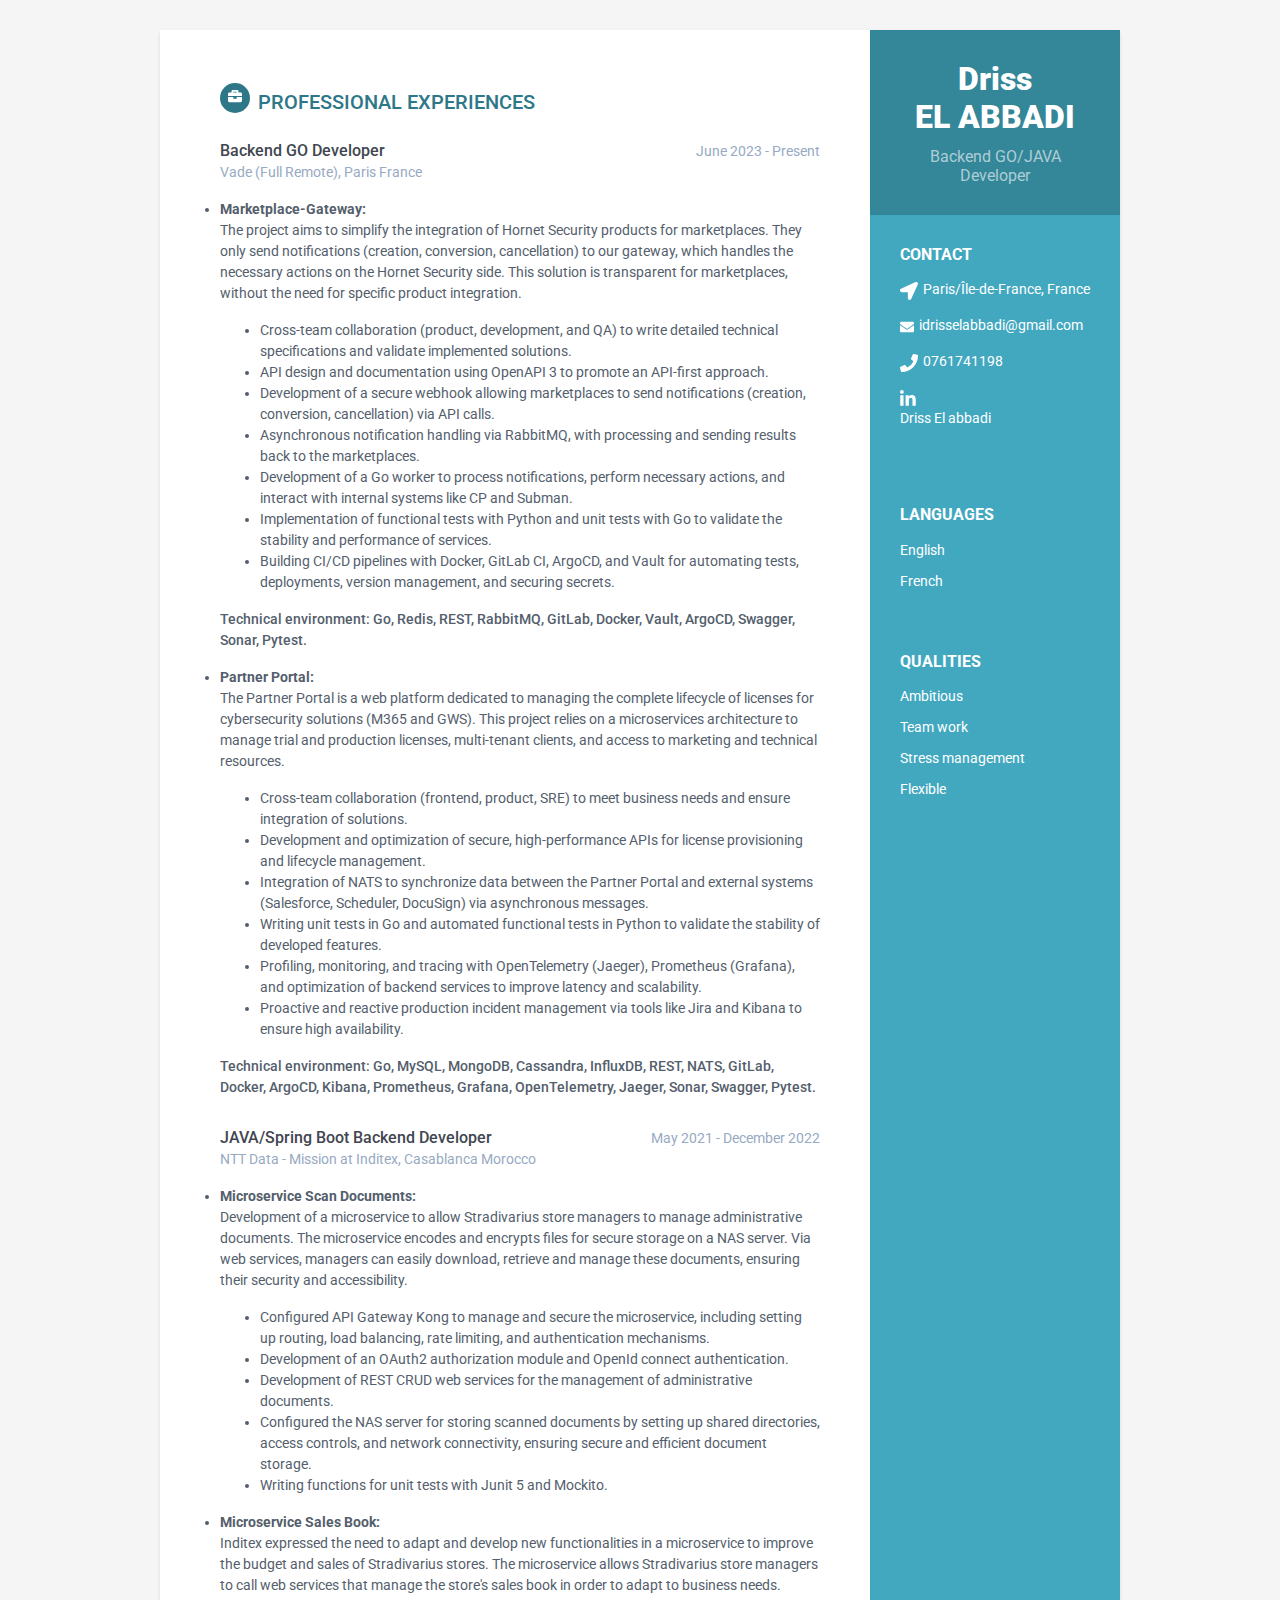
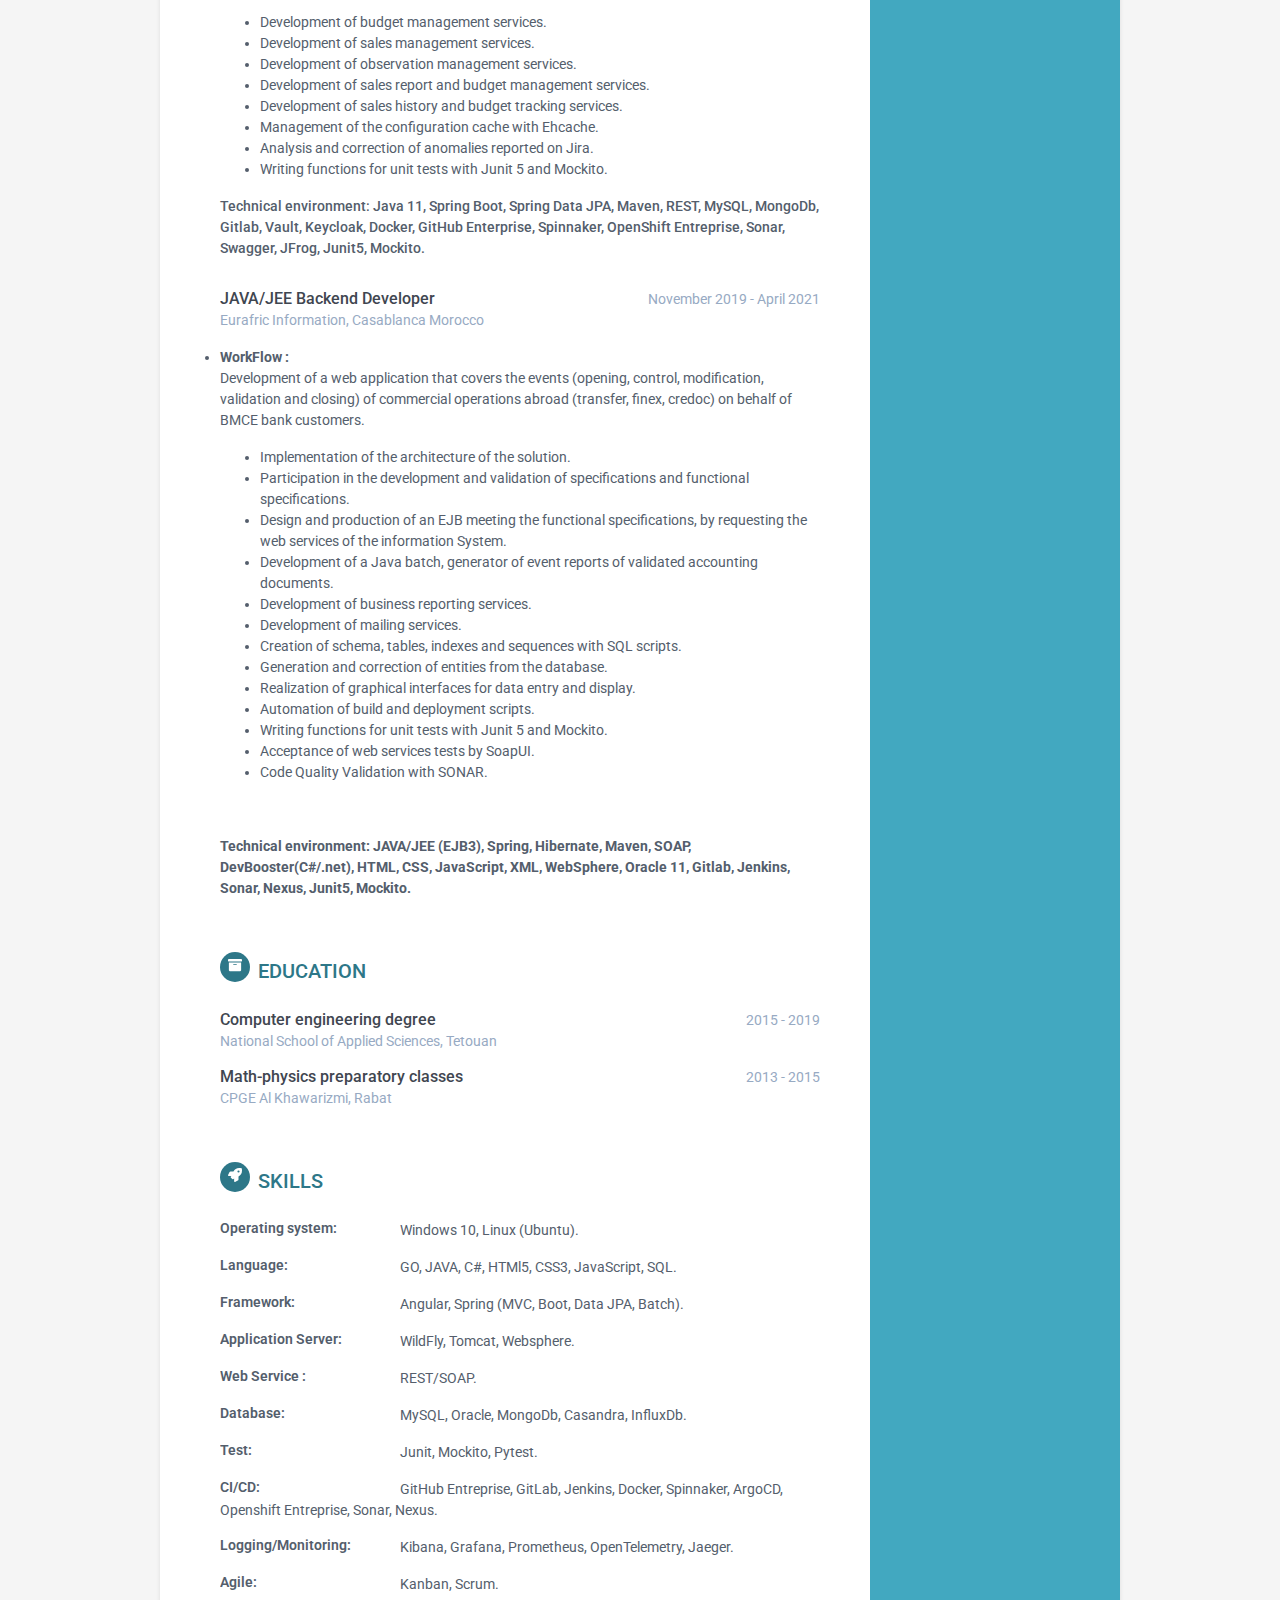
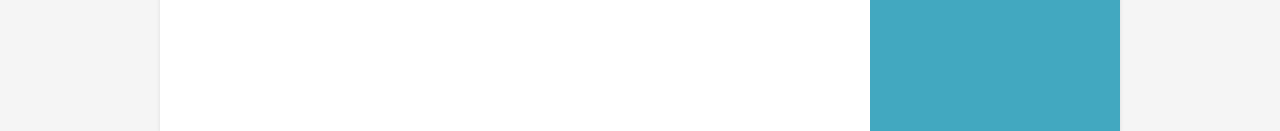
==== index.html @ 9a7b9bdf "v233" ====
<!DOCTYPE html>
<html lang="en">

<head>
    <title>Idriss EL ABBADI</title>

    <!-- Meta -->
    <meta charset="utf-8">
    <meta http-equiv="X-UA-Compatible" content="IE=edge">
    <meta name="viewport" content="width=device-width, initial-scale=1.0">
    <meta name="description" content="Responsive HTML5 Resume/CV Template for Developers">
    <meta name="author" content="Xiaoying Riley at 3rd Wave Media">
    <link rel="shortcut icon" href="favicon.ico">
    <!-- Google Font -->
    <link
        href='https://fonts.googleapis.com/css?family=Roboto:400,500,400italic,300italic,300,500italic,700,700italic,900,900italic'
        rel='stylesheet' type='text/css'>
    <!-- FontAwesome JS-->
    <script defer src="assets/fontawesome/js/all.min.js"></script>
    <!-- Global CSS -->
    <link rel="stylesheet" href="assets/plugins/bootstrap/css/bootstrap.min.css">
    <!-- Theme CSS -->
    <link id="theme-style" rel="stylesheet" href="assets/css/orbit-1.css">
</head>

<body>
    <div class="wrapper">
        <div class="sidebar-wrapper">
            <div class="profile-container">
                <h1 class="name">Driss <br> EL ABBADI</h1>
                <h3 class="tagline">Backend GO/JAVA Developer</h3>
            </div>
            <!--//profile-container-->

            <div class="contact-container container-block">
                <h2 class="container-block-title">Contact</h2>
                <ul class="list-unstyled contact-list">
                    <li><i class="fas fa-location-arrow"></i>Paris/Île-de-France, France</li>
                    <li class="email"><i class="fas fa-envelope"></i>idrisselabbadi@gmail.com</li>

                    <li class="phone"><i class="fas fa-phone"></i>0761741198</li>

                    <li class="linkedin"><i class="fab fa-linkedin-in"></i><a
                            href="https://www.linkedin.com/in/driss-el-abbadi-7b2b52138/">Driss El abbadi</a></li>

                </ul>
            </div>
            <!--//contact-container-->
            
            <div class="languages-container container-block">
                <h2 class="container-block-title">Languages</h2>
                <ul class="list-unstyled interests-list">
                    <li>English <span class="lang-desc"></span></li>
                    <li>French <span class="lang-desc"></span></li>
                </ul>
            </div>

            <div class="languages-container container-block">
                <h2 class="container-block-title">Qualities</h2>
                <ul class="list-unstyled interests-list">
                    <li>Ambitious <span class="lang-desc"></span></li>
                    <li>Team work <span class="lang-desc"></span></li>
                    <li>Stress management <span class="lang-desc"></span></li>
                    <li>Flexible <span class="lang-desc"></span></li>

                </ul>
            </div>
        </div>

        <div class="main-wrapper">
            <section class="section experiences-section">
                <h2 class="section-title"><span class="icon-holder"><i class="fas fa-briefcase"></i></span>PROFESSIONAL EXPERIENCES</h2>

                <div class="item">
                    <div class="meta">
                        <div class="upper-row">
                            <h3 class="job-title">Backend GO Developer</h3>
                            <div class="time">June 2023 - Present</div>
                            
                        </div>
                        <!--//upper-row-->
                        <div class="company">Vade (Full Remote), Paris France</div>
                    </div>
                    <div class="details">
                        <p>
                        <p>
                            <li><b>Marketplace-Gateway:</b></li>
                            The project aims to simplify the integration of Hornet Security products for marketplaces. They only send notifications
                            (creation, conversion, cancellation) to our gateway, which handles the necessary actions on the Hornet Security side.
                            This solution is transparent for marketplaces, without the need for specific product integration.                      
                        </p>

                
                        <ul>
                            <li>
                                Cross-team collaboration (product, development, and QA) to write detailed technical specifications and validate implemented solutions.  
                            </li>
                            <li>
                                API design and documentation using OpenAPI 3 to promote an API-first approach.                            
                            </li>
                            <li>
                                Development of a secure webhook allowing marketplaces to send notifications (creation, conversion, cancellation) via API calls.    
                            </li>
                            <li>
                                Asynchronous notification handling via RabbitMQ, with processing and sending results back to the marketplaces.
                             </li>
                            <li>
                                Development of a Go worker to process notifications, perform necessary actions, and interact with internal systems like CP and Subman.
                            </li>
                            <li>
                                Implementation of functional tests with Python and unit tests with Go to validate the stability and performance of services.
                            </li>
                            <li>
                                Building CI/CD pipelines with Docker, GitLab CI, ArgoCD, and Vault for automating tests, deployments, version management, and securing secrets.    
                            </li>
                        </ul>

                        <p>
                            <div style="font-weight:500;">Technical environment: Go, Redis, REST, RabbitMQ, GitLab, Docker, Vault, ArgoCD, Swagger, Sonar, Pytest.
                            </div>
                        </p>

                        </p>
                        <p>
                        <p>
                            <li><b>Partner Portal:</b></li>
                            The Partner Portal is a web platform dedicated to managing the complete lifecycle of licenses for cybersecurity solutions (M365 and GWS).
                            This project relies on a microservices architecture to manage trial and production licenses, multi-tenant clients, and access to marketing and technical resources.                        </p>

                        <ul>
                            <li>
                                Cross-team collaboration (frontend, product, SRE) to meet business needs and ensure integration of solutions.
                            </li>
                            <li>
                                Development and optimization of secure, high-performance APIs for license provisioning and lifecycle management.
                            </li>
                            <li>
                                Integration of NATS to synchronize data between the Partner Portal and external systems (Salesforce, Scheduler, DocuSign) via asynchronous messages.
                            </li>
                            <li>
                                Writing unit tests in Go and automated functional tests in Python to validate the stability of developed features.
                            </li>
                            <li>
                                Profiling, monitoring, and tracing with OpenTelemetry (Jaeger), Prometheus (Grafana), and optimization of backend services to improve latency and scalability.
                            </li>
                            <li>
                                Proactive and reactive production incident management via tools like Jira and Kibana to ensure high availability.
                            </li>
                        </ul>

                        <p>
                        <p>
                        <div style="font-weight:500;">Technical environment: Go, MySQL, MongoDB, Cassandra, InfluxDB, REST, NATS, GitLab, Docker, ArgoCD, Kibana, Prometheus, Grafana, OpenTelemetry, Jaeger, Sonar, Swagger, Pytest.
                        </div>
                        </p>

                        </p>
                    </div>
                </div>

                <div class="item">
                    <div class="meta">
                        <div class="upper-row">
                            <h3 class="job-title">JAVA/Spring Boot Backend Developer</h3>
                            <div class="time">May 2021 - December 2022</div>
                        </div>
                        <!--//upper-row-->
                        <div class="company">NTT Data - Mission at Inditex, Casablanca Morocco</div>
                    </div>
                    <!--//meta-->
                    <div class="details">
                        <p>
                        <p>
                            <li><b>Microservice Scan Documents:</b></li>
                            Development of a microservice to allow Stradivarius store managers to manage administrative documents.
                            The microservice encodes and encrypts files for secure storage on a NAS server. Via web services,
                            managers can easily download, retrieve and manage these documents, ensuring their security and
                            accessibility.
                        </p>

                        <ul>
                            <li>
                                Configured API Gateway Kong to manage and secure the microservice, including setting up routing,
                                load balancing, rate limiting, and authentication mechanisms.     
                            </li>
                            <li>
                                Development of an OAuth2 authorization module and OpenId connect authentication.
                            </li>
                            <li>
                                Development of REST CRUD web services for the management of administrative documents.
                            </li>
                            <li>
                                Configured the NAS server for storing scanned documents by setting up shared directories, access controls,
                                and network connectivity, ensuring secure and efficient document storage.     
                            </li>
                            <li>
                                Writing functions for unit tests with Junit 5 and Mockito.
                            </li>
                        </ul>

                        </p>
                        <p>
                        <p>
                            <li><b>Microservice Sales Book:</b></li>
                            Inditex expressed the need to adapt and develop new functionalities in a microservice to improve the budget and sales
                            of Stradivarius stores. The microservice allows Stradivarius store managers to call web services that manage the store's
                            sales book in order to adapt to business needs.
                        </p>

                        <ul>
                            <li>
                                Development of budget management services.
                            </li>
                            <li>
                                Development of sales management services.
                            </li>
                            <li>
                                Development of observation management services.
                            </li>
                            <li>
                                Development of sales report and budget management services.
                            </li>
                            <li>
                                Development of sales history and budget tracking services.
                            </li>
                            <li>
                                Management of the configuration cache with Ehcache.
                            </li>
                            <li>
                                Analysis and correction of anomalies reported on Jira.
                            </li>
                            <li>
                                Writing functions for unit tests with Junit 5 and Mockito.
                            </li>
                        </ul>
                        </p>

                        <p>
                        <p>
                        <div style="font-weight:500;">Technical environment: Java 11, Spring Boot, Spring Data JPA, Maven, REST, MySQL,
                            MongoDb, Gitlab, Vault, Keycloak, Docker, GitHub Enterprise, Spinnaker, OpenShift 
                            Entreprise, Sonar, Swagger, JFrog, Junit5, Mockito. </div>
                        </p>

                        </p>
                    </div>
                    <!--//details-->
                </div>
                <div class="item">
                    <div class="meta">
                        <div class="upper-row">
                            
                            <h3 class="job-title">JAVA/JEE Backend Developer</h3>
                            <div class="time">November 2019 - April 2021</div>
                        </div>
                        <!--//upper-row-->
                        <div class="company"> Eurafric Information, Casablanca Morocco</div>
                    </div>
                    <!--//meta-->
                    <div class="details">
                        <p>
                        <p>
                            <li><b>WorkFlow :</b></li>
                            Development of a web application that covers the events (opening, control, modification, validation and closing)
                            of commercial operations abroad (transfer, finex, credoc) on behalf of BMCE bank customers.
                        </p>

                        <ul>
                            <li>
                                Implementation of the architecture of the solution.
                            </li>
                            <li>
                                Participation in the development and validation of specifications and functional specifications.
                            </li>
                            <li>
                                Design and production of an EJB meeting the functional specifications, by requesting the web services of the information System.                            </li>
                            <li>
                                Development of a Java batch, generator of event reports of validated accounting documents.
                            </li>
                            <li>
                                Development of business reporting services.
                            </li>
                            <li>
                                Development of mailing services.
                            </li>
                            <li>
                                Creation of schema, tables, indexes and sequences with SQL scripts.
                            </li>
                            <li>
                                Generation and correction of entities from the database.
                            </li>
                            <li>
                                Realization of graphical interfaces for data entry and display.
                            </li>
                            <li>
                                Automation of build and deployment scripts.
                            </li>
                            <li>
                                Writing functions for unit tests with Junit 5 and Mockito.
                            </li>
                            <li>
                                Acceptance of web services tests by SoapUI.
                            </li>
                            <li>
                                Code Quality Validation with SONAR.
                            </li>
                        </ul>
                        </p><br>
                        <p>
            
                        <p>
                        <b>
                            Technical environment:  JAVA/JEE (EJB3), Spring, Hibernate, Maven, SOAP,
                            DevBooster(C#/.net), HTML, CSS, JavaScript, XML, WebSphere, Oracle 11, Gitlab,
                            Jenkins, Sonar, Nexus, Junit5, Mockito.
                        </b>

                        </p>
                        </p>
                    </div>
                    <!--//details-->
                </div>
            </section>
            <!--//section-->
            <section class="section projects-section">
                <h2 class="section-title"><span class="icon-holder"><i class="fas fa-archive"></i></span>Education</h2>

                <div class="item">
                    <div class="meta">
                        <div class="upper-row">
                            <h3 class="job-title">Computer engineering degree </h3>
                            <div class="time">2015 - 2019</div>
                        </div>
                        <!--//upper-row-->
                        <div class="company">National School of Applied Sciences, Tetouan</div>
                    </div>
                    <!--//meta-->
                    <!--//details-->
                </div>
                <div class="item">
                    <div class="meta">
                        <div class="upper-row">
                            <h3 class="job-title">Math-physics preparatory classes
                            </h3>
                            <div class="time">2013 - 2015</div>
                        </div>
                        <!--//upper-row-->
                        <div class="company">CPGE Al Khawarizmi, Rabat</div>
                    </div>
                    <!--//meta-->
                    <!--//details-->
                </div>

            </section>
            <!--//section-->
            <section class="skills-section section">
                <h2 class="section-title"><span class="icon-holder"><i class="fas fa-rocket"></i></span>SKILLS</h2>
                <div class="skillset">
                    <div class="item">
                        <h3 class="level-title"> Operating system:</h3>
                        <div class="details">
                            <p>
                                Windows 10, Linux (Ubuntu).
                            </p>
                        </div>
                        <h3 class="level-title">Language:</h3>
                        <div class="details">
                            <p>
                                GO, JAVA, C#, HTMl5, CSS3, JavaScript, SQL.
                            </p>
                        </div>
                        <h3 class="level-title"> Framework:</h3>
                        <div class="details">
                            <p>
                                Angular, Spring (MVC, Boot, Data JPA, Batch).
                            </p>
                        </div>
                        <h3 class="level-title">Application Server:</h3>
                        <div class="details">
                            <p>
                                WildFly, Tomcat, Websphere.
                            </p>
                        </div>
                        <h3 class="level-title">Web Service :</h3>
                        <div class="details">
                            <p>
                                REST/SOAP.
                            </p>
                        </div>
                        <h3 class="level-title"> Database:</h3>
                        <div class="details">
                            <p>
                                MySQL, Oracle, MongoDb, Casandra, InfluxDb.
                            </p>
                        </div>

                        <h3 class="level-title"> Test:</h3>
                        <div class="details">
                            <p>
                                Junit, Mockito, Pytest.
                            </p>
                        </div>

                        <h3 class="level-title"> CI/CD: </h3>
                        <div class="details">
                            <p>
                                GitHub Entreprise, GitLab, Jenkins, Docker, Spinnaker, ArgoCD, Openshift Entreprise,
                                Sonar, Nexus.
                            </p>
                        </div>

                        <h3 class="level-title"> Logging/Monitoring: </h3>
                        <div class="details">
                            <p>
                                Kibana, Grafana, Prometheus, OpenTelemetry, Jaeger.
                            </p>
                        </div>

                        <h3 class="level-title"> Agile: </h3>
                        <div class="details">
                            <p>
                                Kanban, Scrum.
                            </p>
                        </div>
                    </div>
                </div>
            </section>
            <!--//skills-section-->
        </div>
        <!--//main-body-->
    </div>
</body>

</html>
---- assets/css/orbit-1.css ----
/*! 
 * Template Name: Orbit - Bootstrap 4 Resume/CV Template for Developers
 * Version: 2.2
 * Author: Xiaoying Riley
 * Copyright: 3rd Wave Media
 * Twitter: @3rdwave_themes
 * Website: http://themes.3rdwavemedia.com/
*/
body {
  font-family: 'Roboto', sans-serif;
  color: #545E6C;
  background: #f5f5f5;
  font-size: 14px;
  -webkit-font-smoothing: antialiased;
  -moz-osx-font-smoothing: grayscale;
}

h1, h2, h3, h4, h5, h6 {
  font-weight: 600;
}

a {
  color: #2d7788;
}

a:hover {
  text-decoration: underline;
  color: #1a454f;
  -webkit-transition: all 0.4s ease-in-out;
  -moz-transition: all 0.4s ease-in-out;
  -ms-transition: all 0.4s ease-in-out;
  -o-transition: all 0.4s ease-in-out;
}

a:focus {
  text-decoration: none;
}
li a { display: block; }
p {
  line-height: 1.5;
}

img {
  max-width: 100%;
  max-height: 100%;
}
.marquee ul li a{
    display: inline-block; 
    height: 80%;
}

.marquee ul li a img {
  max-height: 100%;
}

.wrapper {
  background: #42A8C0;
  max-width: 960px;
  margin: 0 auto;
  margin-top: 30px;
  position: relative;
  -webkit-box-shadow: 0px 2px 4px rgba(0, 0, 0, 0.1);
  -moz-box-shadow: 0px 2px 4px rgba(0, 0, 0, 0.1);
  box-shadow: 0px 2px 4px rgba(0, 0, 0, 0.1);
}

.sidebar-wrapper {
  background: #42A8C0;
  position: absolute;
  right: 0;
  width: 250px;
  height: 100%;
  min-height: 800px;
  color: #fff;
}

.sidebar-wrapper a {
  color: #fff;
}

.sidebar-wrapper .profile-container {
  padding: 30px;
  background: rgba(0, 0, 0, 0.2);
  text-align: center;
  color: #fff;
}

.sidebar-wrapper .name {
  font-size: 32px;
  font-weight: 900;
  margin-top: 0;
  margin-bottom: 10px;
}

.sidebar-wrapper .tagline {
  color: rgba(255, 255, 255, 0.6);
  font-size: 16px;
  font-weight: 400;
  margin-top: 0;
  margin-bottom: 0;
}

.sidebar-wrapper .profile {
  margin-bottom: 15px;
}

.sidebar-wrapper .contact-list .svg-inline--fa {
  margin-right: 5px;
  font-size: 18px;
  vertical-align: middle;
}

.sidebar-wrapper .contact-list li {
  margin-bottom: 15px;
}

.sidebar-wrapper .contact-list li:last-child {
  margin-bottom: 0;
}

.sidebar-wrapper .contact-list .email .svg-inline--fa {
  font-size: 14px;
}

.sidebar-wrapper .container-block {
  padding: 30px;
}

.sidebar-wrapper .container-block-title {
  text-transform: uppercase;
  font-size: 16px;
  font-weight: 700;
  margin-top: 0;
  margin-bottom: 15px;
}

.sidebar-wrapper .degree {
  font-size: 14px;
  margin-top: 0;
  margin-bottom: 5px;
}

.sidebar-wrapper .education-container .item {
  margin-bottom: 15px;
}

.sidebar-wrapper .education-container .item:last-child {
  margin-bottom: 0;
}

.sidebar-wrapper .education-container .meta {
  color: rgba(255, 255, 255, 0.6);
  font-weight: 500;
  margin-bottom: 0px;
  margin-top: 0;
  font-size: 14px;
}

.sidebar-wrapper .education-container .time {
  color: rgba(255, 255, 255, 0.6);
  font-weight: 500;
  margin-bottom: 0px;
}

.sidebar-wrapper .languages-container .lang-desc {
  color: rgba(255, 255, 255, 0.6);
}

.sidebar-wrapper .languages-list {
  margin-bottom: 0;
}

.sidebar-wrapper .languages-list li {
  margin-bottom: 10px;
}

.sidebar-wrapper .languages-list li:last-child {
  margin-bottom: 0;
}

.sidebar-wrapper .interests-list {
  margin-bottom: 0;
}

.sidebar-wrapper .interests-list li {
  margin-bottom: 10px;
}

.sidebar-wrapper .interests-list li:last-child {
  margin-bottom: 0;
}

.main-wrapper {
  background: #fff;
  padding: 60px;
  padding-right: 300px;
}

.main-wrapper .section-title {
  text-transform: uppercase;
  font-size: 20px;
  font-weight: 500;
  color: #2d7788;
  position: relative;
  margin-top: 0;
  margin-bottom: 20px;
}

.main-wrapper .section-title .icon-holder {
  width: 30px;
  height: 30px;
  margin-right: 8px;
  display: inline-block;
  color: #fff;
  -webkit-border-radius: 50%;
  -moz-border-radius: 50%;
  -ms-border-radius: 50%;
  -o-border-radius: 50%;
  border-radius: 50%;
  -moz-background-clip: padding;
  -webkit-background-clip: padding-box;
  background-clip: padding-box;
  background: #2d7788;
  text-align: center;
  font-size: 16px;
  position: relative;
  top: -8px;
}

.main-wrapper .section-title .icon-holder .svg-inline--fa {
  font-size: 14px;
  margin-top: 6px;
}

.main-wrapper .section {
  margin-bottom: 60px;
}

.main-wrapper .experiences-section .item {
  margin-bottom: 30px;
}

.main-wrapper .upper-row {
  position: relative;
  overflow: hidden;
  margin-bottom: 2px;
}

.main-wrapper .job-title {
  color: #3F4650;
  font-size: 16px;
  margin-top: 0;
  margin-bottom: 0;
  font-weight: 500;
}

.main-wrapper .time {
  position: absolute;
  right: 0;
  top: 0;
  color: #97AAC3;
}

.main-wrapper .company {
  margin-bottom: 10px;
  color: #97AAC3;
}

.main-wrapper .project-title {
  font-size: 16px;
  font-weight: 400;
  margin-top: 0;
  margin-bottom: 5px;
}

.main-wrapper .projects-section .intro {
  margin-bottom: 30px;
}

.main-wrapper .projects-section .item {
  margin-bottom: 15px;
}

.skillset .item {
  margin-bottom: 15px;
  overflow: hidden;
}

.skillset .level-title {
  font-size: 14px;
  margin-top: 0;
  margin-bottom: 12px;
}

.skillset .level-bar {
  height: 12px;
  background: #f5f5f5;
  -webkit-border-radius: 2px;
  -moz-border-radius: 2px;
  -ms-border-radius: 2px;
  -o-border-radius: 2px;
  border-radius: 2px;
  -moz-background-clip: padding;
  -webkit-background-clip: padding-box;
  background-clip: padding-box;
}

.skillset .theme-progress-bar {
  background: #68bacd;
}

.footer {
  padding: 30px;
  padding-top: 60px;
}

.footer .copyright {
  line-height: 1.6;
  color: #545E6C;
  font-size: 13px;
}

.footer .fa-heart {
  color: #fb866a;
}

@media (max-width: 767.98px) {
  .sidebar-wrapper {
    position: static;
    width: inherit;
  }
  .main-wrapper {
    padding: 30px;
  }
  .main-wrapper .time {
    position: static;
    display: block;
    margin-top: 5px;
  }
  .main-wrapper .upper-row {
    margin-bottom: 0;
  }
}

@media (min-width: 992px) {
  .skillset .level-title {
    display: inline-block;
    float: left;
    width: 30%;
    margin-bottom: 0;
  }
}
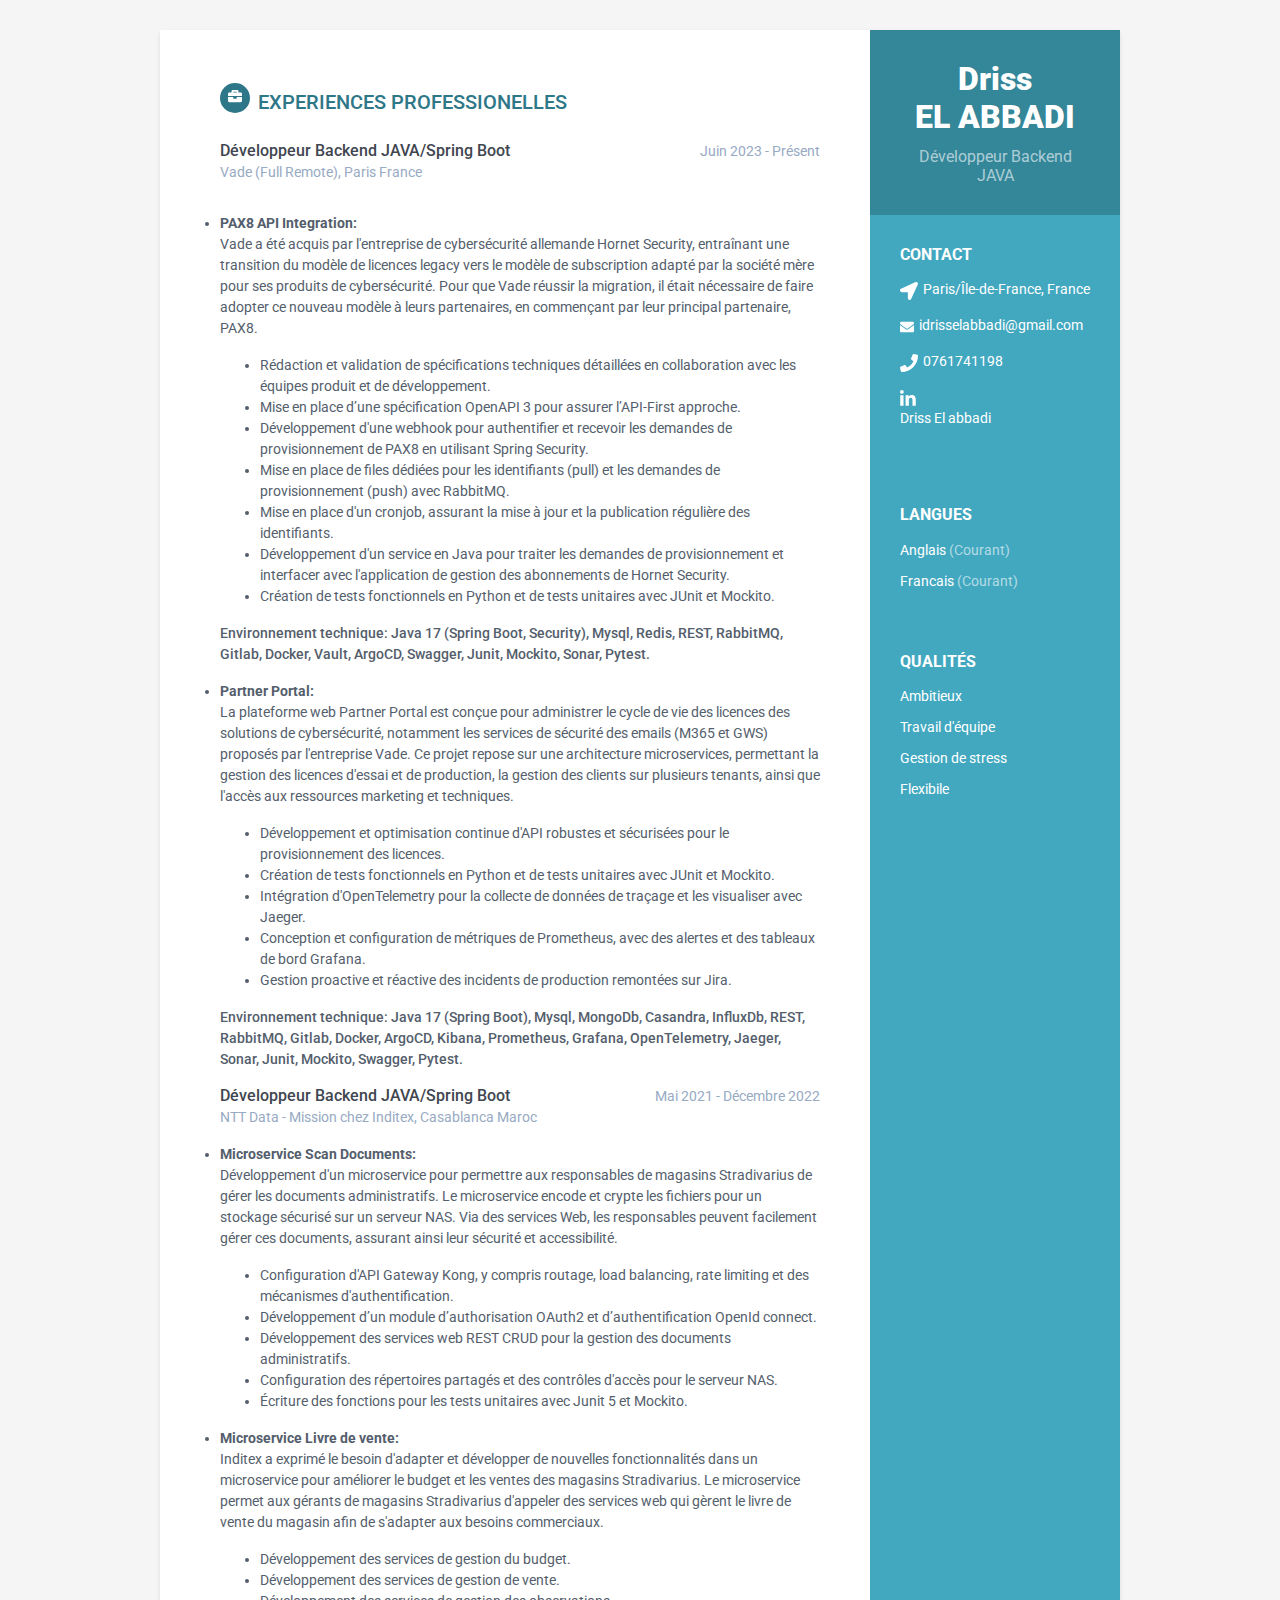
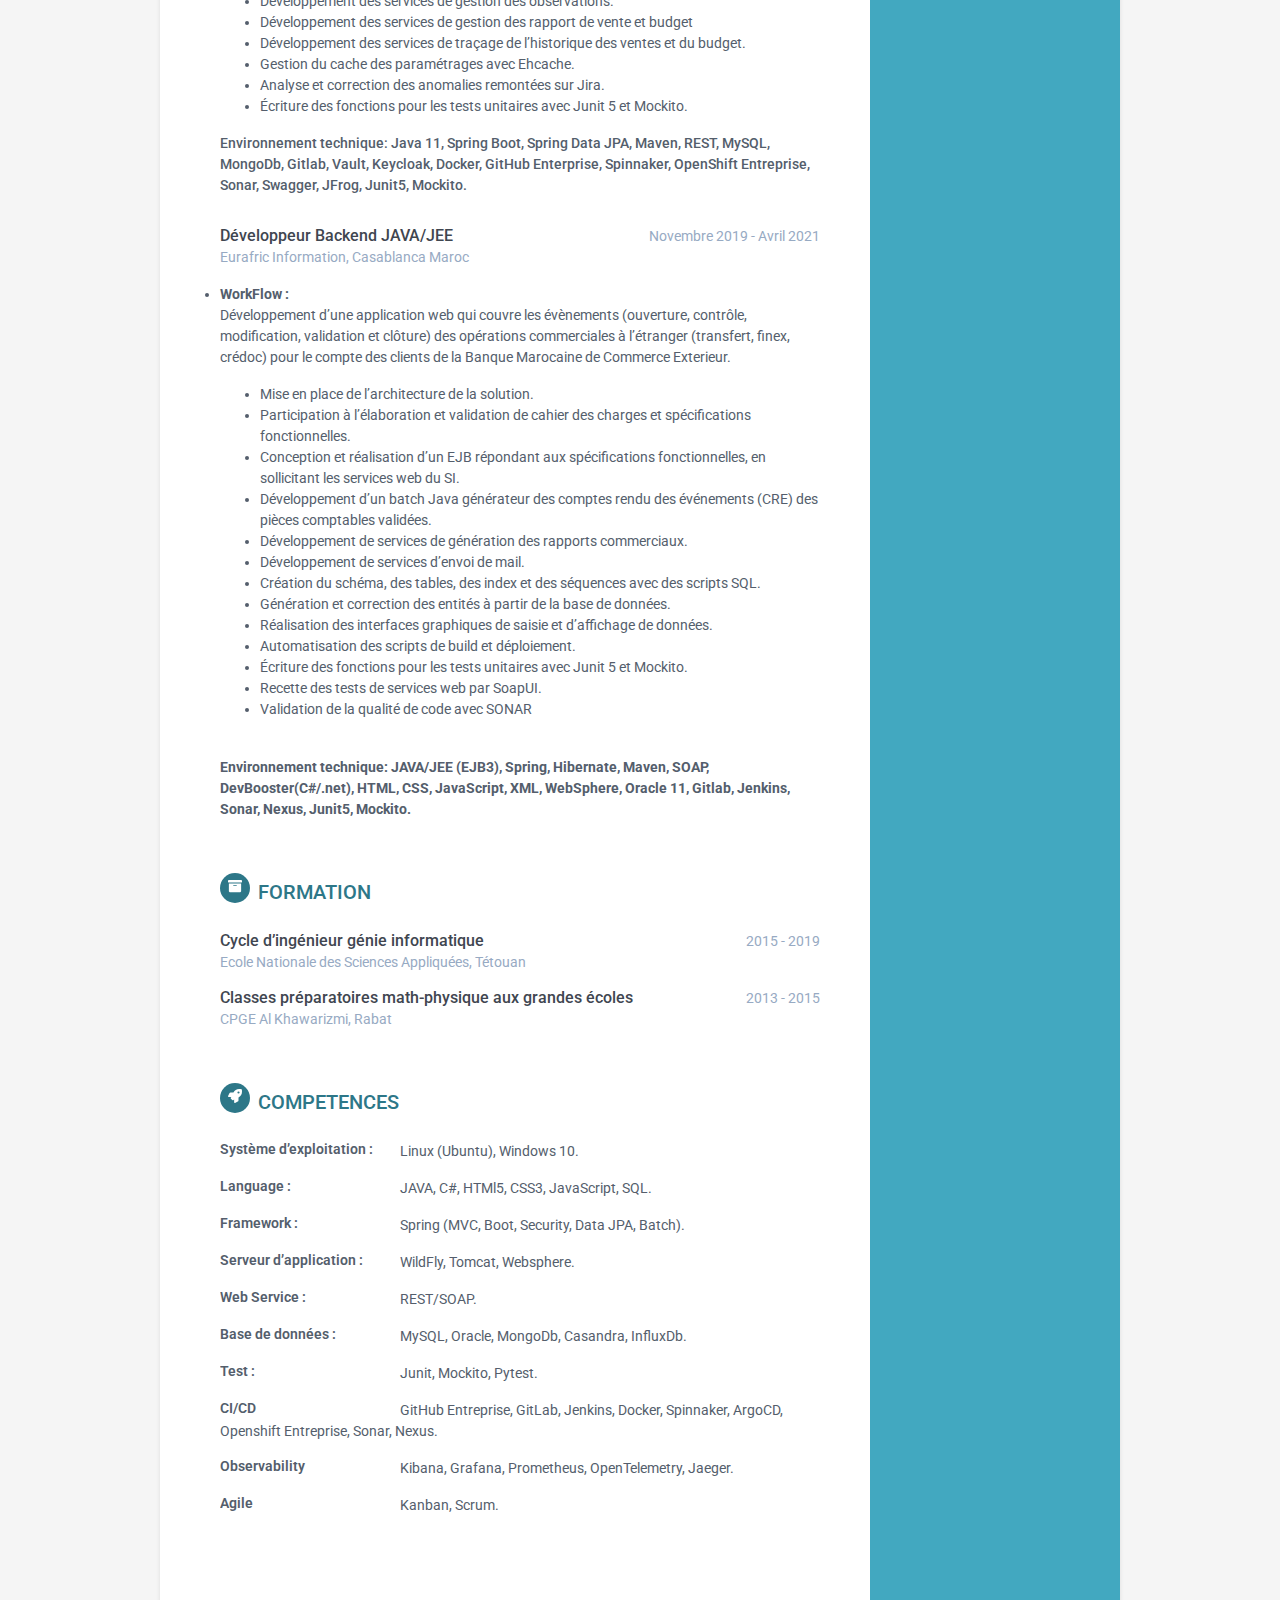
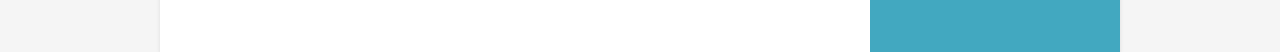
==== commit a15031c6: "v33" ====
--- a/index.html
+++ b/index.html
@@ -2,7 +2,7 @@
 <html lang="en">
 
 <head>
-    <title>Idriss EL ABBADI</title>
+    <title>Driss EL ABBADI</title>
 
     <!-- Meta -->
     <meta charset="utf-8">
@@ -28,7 +28,7 @@
         <div class="sidebar-wrapper">
             <div class="profile-container">
                 <h1 class="name">Driss <br> EL ABBADI</h1>
-                <h3 class="tagline">Backend GO/JAVA Developer</h3>
+                <h3 class="tagline">Développeur Backend JAVA</h3>
             </div>
             <!--//profile-container-->
 
@@ -46,22 +46,22 @@
                 </ul>
             </div>
             <!--//contact-container-->
-            
+
             <div class="languages-container container-block">
-                <h2 class="container-block-title">Languages</h2>
+                <h2 class="container-block-title">Langues</h2>
                 <ul class="list-unstyled interests-list">
-                    <li>English <span class="lang-desc"></span></li>
-                    <li>French <span class="lang-desc"></span></li>
+                    <li>Anglais <span class="lang-desc">(Courant)</span></li>
+                    <li>Francais <span class="lang-desc">(Courant)</span></li>
                 </ul>
             </div>
 
             <div class="languages-container container-block">
-                <h2 class="container-block-title">Qualities</h2>
+                <h2 class="container-block-title">Qualités</h2>
                 <ul class="list-unstyled interests-list">
-                    <li>Ambitious <span class="lang-desc"></span></li>
-                    <li>Team work <span class="lang-desc"></span></li>
-                    <li>Stress management <span class="lang-desc"></span></li>
-                    <li>Flexible <span class="lang-desc"></span></li>
+                    <li>Ambitieux <span class="lang-desc"></span></li>
+                    <li>Travail d'équipe <span class="lang-desc"></span></li>
+                    <li>Gestion de stress <span class="lang-desc"></span></li>
+                    <li>Flexibile <span class="lang-desc"></span></li>
 
                 </ul>
             </div>
@@ -69,250 +69,246 @@
 
         <div class="main-wrapper">
             <section class="section experiences-section">
-                <h2 class="section-title"><span class="icon-holder"><i class="fas fa-briefcase"></i></span>PROFESSIONAL EXPERIENCES</h2>
+                <h2 class="section-title"><span class="icon-holder"><i class="fas fa-briefcase"></i></span>Experiences
+                    Professionelles</h2>
 
                 <div class="item">
                     <div class="meta">
                         <div class="upper-row">
-                            <h3 class="job-title">Backend GO Developer</h3>
-                            <div class="time">June 2023 - Present</div>
-                            
+                            <h3 class="job-title">Développeur Backend JAVA/Spring Boot</h3>
+                            <div class="time">Juin 2023 - Présent</div>
                         </div>
                         <!--//upper-row-->
                         <div class="company">Vade (Full Remote), Paris France</div>
                     </div>
-                    <div class="details">
-                        <p>
-                        <p>
-                            <li><b>Marketplace-Gateway:</b></li>
-                            The project aims to simplify the integration of Hornet Security products for marketplaces. They only send notifications
-                            (creation, conversion, cancellation) to our gateway, which handles the necessary actions on the Hornet Security side.
-                            This solution is transparent for marketplaces, without the need for specific product integration.                      
-                        </p>
-
-                
+                </div>
+                <div class="details">
+                    <p>
+                        <p>
+                            <li><b>PAX8 API Integration:</b></li>
+                            Vade a été acquis par l'entreprise de cybersécurité allemande Hornet Security, entraînant une transition du modèle de licences legacy
+                            vers le modèle de subscription adapté par la société mère pour ses produits de cybersécurité. Pour que Vade réussir la migration,
+                            il était nécessaire de faire adopter ce nouveau modèle à leurs partenaires, en commençant par leur principal partenaire, PAX8.
+                        </p>
+    
                         <ul>
                             <li>
-                                Cross-team collaboration (product, development, and QA) to write detailed technical specifications and validate implemented solutions.  
-                            </li>
-                            <li>
-                                API design and documentation using OpenAPI 3 to promote an API-first approach.                            
-                            </li>
-                            <li>
-                                Development of a secure webhook allowing marketplaces to send notifications (creation, conversion, cancellation) via API calls.    
-                            </li>
-                            <li>
-                                Asynchronous notification handling via RabbitMQ, with processing and sending results back to the marketplaces.
-                             </li>
-                            <li>
-                                Development of a Go worker to process notifications, perform necessary actions, and interact with internal systems like CP and Subman.
-                            </li>
-                            <li>
-                                Implementation of functional tests with Python and unit tests with Go to validate the stability and performance of services.
-                            </li>
-                            <li>
-                                Building CI/CD pipelines with Docker, GitLab CI, ArgoCD, and Vault for automating tests, deployments, version management, and securing secrets.    
+                                Rédaction et validation de spécifications techniques détaillées en collaboration avec les équipes produit et de développement.                              
+                            </li>
+                            <li>
+                                Mise en place d’une spécification OpenAPI 3 pour assurer l’API-First approche.
+                            </li>
+                            <li>
+                                Développement d'une webhook pour authentifier et recevoir les demandes de provisionnement de PAX8 en utilisant Spring Security.
+                            </li>
+                            <li>
+                                Mise en place de files dédiées pour les identifiants (pull) et les demandes de provisionnement (push) avec RabbitMQ.
+                            </li>
+                            <li>
+                                Mise en place d'un cronjob, assurant la mise à jour et la publication régulière des identifiants.
+                            </li>
+                            <li>
+                                Développement d'un service en Java pour traiter les demandes de provisionnement et interfacer avec l'application de gestion des abonnements de Hornet Security. 
+                            </li>
+                            <li>
+                                Création de tests fonctionnels en Python et de tests unitaires avec JUnit et Mockito.
                             </li>
                         </ul>
-
-                        <p>
-                            <div style="font-weight:500;">Technical environment: Go, Redis, REST, RabbitMQ, GitLab, Docker, Vault, ArgoCD, Swagger, Sonar, Pytest.
-                            </div>
-                        </p>
-
-                        </p>
-                        <p>
-                        <p>
-                            <li><b>Partner Portal:</b></li>
-                            The Partner Portal is a web platform dedicated to managing the complete lifecycle of licenses for cybersecurity solutions (M365 and GWS).
-                            This project relies on a microservices architecture to manage trial and production licenses, multi-tenant clients, and access to marketing and technical resources.                        </p>
-
-                        <ul>
-                            <li>
-                                Cross-team collaboration (frontend, product, SRE) to meet business needs and ensure integration of solutions.
-                            </li>
-                            <li>
-                                Development and optimization of secure, high-performance APIs for license provisioning and lifecycle management.
-                            </li>
-                            <li>
-                                Integration of NATS to synchronize data between the Partner Portal and external systems (Salesforce, Scheduler, DocuSign) via asynchronous messages.
-                            </li>
-                            <li>
-                                Writing unit tests in Go and automated functional tests in Python to validate the stability of developed features.
-                            </li>
-                            <li>
-                                Profiling, monitoring, and tracing with OpenTelemetry (Jaeger), Prometheus (Grafana), and optimization of backend services to improve latency and scalability.
-                            </li>
-                            <li>
-                                Proactive and reactive production incident management via tools like Jira and Kibana to ensure high availability.
-                            </li>
-                        </ul>
-
-                        <p>
-                        <p>
-                        <div style="font-weight:500;">Technical environment: Go, MySQL, MongoDB, Cassandra, InfluxDB, REST, NATS, GitLab, Docker, ArgoCD, Kibana, Prometheus, Grafana, OpenTelemetry, Jaeger, Sonar, Swagger, Pytest.
-                        </div>
-                        </p>
-
-                        </p>
-                    </div>
-                </div>
+    
+                        <p>
+                        <div style="font-weight:500;">Environnement technique: Java 17 (Spring Boot, Security), Mysql, Redis, REST, RabbitMQ, Gitlab, Docker, Vault,
+                            ArgoCD, Swagger, Junit, Mockito, Sonar, Pytest.
+                        </div>
+                        </p>
+                    <p>
+                    <p>
+                        <li><b>Partner Portal:</b></li>
+                        La plateforme web Partner Portal est conçue pour administrer le cycle de vie des licences des solutions de cybersécurité,
+                        notamment les services de sécurité des emails (M365 et GWS) proposés par l'entreprise Vade.
+                        Ce projet repose sur une architecture microservices, permettant la gestion des licences d'essai et de production,
+                        la gestion des clients sur plusieurs tenants, ainsi que l'accès aux ressources marketing et techniques.
+                    </p>
+
+                    <ul>
+                        <li>
+                            Développement et optimisation continue d'API robustes et sécurisées pour le provisionnement des licences.                         
+                        </li>
+                        <li>
+                            Création de tests fonctionnels en Python et de tests unitaires avec JUnit et Mockito.
+                        </li>
+                        <li>
+                            Intégration d'OpenTelemetry pour la collecte de données de traçage et les visualiser avec Jaeger.
+                        </li>
+                        <li>
+                            Conception et configuration de métriques de Prometheus, avec des alertes et des tableaux de bord Grafana.
+                        </li>
+                        <li>
+                            Gestion proactive et réactive des incidents de production remontées sur Jira.
+                        </li>
+                    </ul>
+
+                    <p>
+                    <div style="font-weight:500;">Environnement technique: Java 17 (Spring Boot), Mysql, MongoDb, Casandra, InfluxDb, REST,
+                        RabbitMQ, Gitlab, Docker, ArgoCD, Kibana, Prometheus, Grafana, OpenTelemetry, Jaeger, Sonar, Junit, Mockito, Swagger, Pytest.
+                    </div>
+                    </p>
+            </div>
+
 
                 <div class="item">
                     <div class="meta">
                         <div class="upper-row">
-                            <h3 class="job-title">JAVA/Spring Boot Backend Developer</h3>
-                            <div class="time">May 2021 - December 2022</div>
+                            <h3 class="job-title">Développeur Backend JAVA/Spring Boot</h3>
+                            <div class="time">Mai 2021 - Décembre 2022</div>
                         </div>
                         <!--//upper-row-->
-                        <div class="company">NTT Data - Mission at Inditex, Casablanca Morocco</div>
+                        <div class="company">NTT Data - Mission chez Inditex, Casablanca Maroc</div>
                     </div>
                     <!--//meta-->
                     <div class="details">
                         <p>
                         <p>
                             <li><b>Microservice Scan Documents:</b></li>
-                            Development of a microservice to allow Stradivarius store managers to manage administrative documents.
-                            The microservice encodes and encrypts files for secure storage on a NAS server. Via web services,
-                            managers can easily download, retrieve and manage these documents, ensuring their security and
-                            accessibility.
+                            Développement d'un microservice pour permettre aux responsables de magasins Stradivarius de gérer les documents administratifs.
+                            Le microservice encode et crypte les fichiers pour un stockage sécurisé sur un serveur NAS. Via des services Web, les responsables peuvent
+                            facilement gérer ces documents, assurant ainsi leur sécurité et accessibilité.
                         </p>
 
                         <ul>
                             <li>
-                                Configured API Gateway Kong to manage and secure the microservice, including setting up routing,
-                                load balancing, rate limiting, and authentication mechanisms.     
-                            </li>
-                            <li>
-                                Development of an OAuth2 authorization module and OpenId connect authentication.
-                            </li>
-                            <li>
-                                Development of REST CRUD web services for the management of administrative documents.
-                            </li>
-                            <li>
-                                Configured the NAS server for storing scanned documents by setting up shared directories, access controls,
-                                and network connectivity, ensuring secure and efficient document storage.     
-                            </li>
-                            <li>
-                                Writing functions for unit tests with Junit 5 and Mockito.
+                                Configuration d'API Gateway Kong, y compris routage, load balancing, rate limiting et des mécanismes d'authentification.     
+                            </li>
+                            <li>
+                                Développement d’un module d’authorisation OAuth2 et d’authentification OpenId connect.
+                            </li>
+                            <li>
+                                Développement des services web REST CRUD pour la gestion des documents administratifs.
+                            </li>
+                            <li>
+                                Configuration des répertoires partagés et des contrôles d'accès pour le serveur NAS.    
+                            </li>
+                            <li>
+                                Écriture des fonctions pour les tests unitaires avec Junit 5 et Mockito.
                             </li>
                         </ul>
-
-                        </p>
-                        <p>
-                        <p>
-                            <li><b>Microservice Sales Book:</b></li>
-                            Inditex expressed the need to adapt and develop new functionalities in a microservice to improve the budget and sales
-                            of Stradivarius stores. The microservice allows Stradivarius store managers to call web services that manage the store's
-                            sales book in order to adapt to business needs.
+                        </p>
+
+                        <p>
+                        <p>
+                            <li><b>Microservice Livre de vente:</b></li>
+                            Inditex a exprimé le besoin d'adapter et développer de nouvelles fonctionnalités dans un
+                            microservice pour améliorer le budget et les ventes des magasins Stradivarius.
+                            Le microservice permet aux gérants de magasins Stradivarius d'appeler des services web
+                            qui gèrent le livre de vente du magasin afin de s'adapter aux besoins commerciaux.
                         </p>
 
                         <ul>
                             <li>
-                                Development of budget management services.
-                            </li>
-                            <li>
-                                Development of sales management services.
-                            </li>
-                            <li>
-                                Development of observation management services.
-                            </li>
-                            <li>
-                                Development of sales report and budget management services.
-                            </li>
-                            <li>
-                                Development of sales history and budget tracking services.
-                            </li>
-                            <li>
-                                Management of the configuration cache with Ehcache.
-                            </li>
-                            <li>
-                                Analysis and correction of anomalies reported on Jira.
-                            </li>
-                            <li>
-                                Writing functions for unit tests with Junit 5 and Mockito.
+                                Développement des services de gestion du budget.
+                            </li>
+                            <li>
+                                Développement des services de gestion de vente.
+                            </li>
+                            <li>
+                                Développement des services de gestion des observations.
+                            </li>
+                            <li>
+                                Développement des services de gestion des rapport de vente et budget
+                            </li>
+                            <li>
+                                Développement des services de traçage de l’historique des ventes et du budget.
+                            </li>
+                            <li>
+                                Gestion du cache des paramétrages avec Ehcache.
+                            </li>
+                            <li>
+                                Analyse et correction des anomalies remontées sur Jira.
+                            </li>
+                            <li>
+                                Écriture des fonctions pour les tests unitaires avec Junit 5 et Mockito.
                             </li>
                         </ul>
-                        </p>
-
-                        <p>
-                        <p>
-                        <div style="font-weight:500;">Technical environment: Java 11, Spring Boot, Spring Data JPA, Maven, REST, MySQL,
-                            MongoDb, Gitlab, Vault, Keycloak, Docker, GitHub Enterprise, Spinnaker, OpenShift 
-                            Entreprise, Sonar, Swagger, JFrog, Junit5, Mockito. </div>
-                        </p>
-
-                        </p>
+
+                        <p>
+                            <div style="font-weight:500;">Environnement technique: Java 11, Spring Boot, Spring Data JPA,
+                                Maven, REST, MySQL, MongoDb, Gitlab, Vault, Keycloak, Docker, GitHub Enterprise, Spinnaker,
+                                OpenShift Entreprise, Sonar, Swagger, JFrog, Junit5, Mockito. 
+                            </div>
+                        </p>
+                        </p>
+
                     </div>
                     <!--//details-->
                 </div>
+
                 <div class="item">
                     <div class="meta">
                         <div class="upper-row">
-                            
-                            <h3 class="job-title">JAVA/JEE Backend Developer</h3>
-                            <div class="time">November 2019 - April 2021</div>
+                            <h3 class="job-title">Développeur Backend JAVA/JEE </h3>
+                            <div class="time">Novembre 2019 - Avril 2021</div>
                         </div>
                         <!--//upper-row-->
-                        <div class="company"> Eurafric Information, Casablanca Morocco</div>
+                        <div class="company"> Eurafric Information, Casablanca Maroc</div>
                     </div>
                     <!--//meta-->
                     <div class="details">
                         <p>
                         <p>
                             <li><b>WorkFlow :</b></li>
-                            Development of a web application that covers the events (opening, control, modification, validation and closing)
-                            of commercial operations abroad (transfer, finex, credoc) on behalf of BMCE bank customers.
+                            Développement d’une application web qui couvre
+                            les évènements (ouverture, contrôle, modification, validation
+                            et clôture) des opérations commerciales à l’étranger (transfert,
+                            finex, crédoc) pour le compte des clients de la Banque Marocaine de Commerce Exterieur.
                         </p>
 
                         <ul>
                             <li>
-                                Implementation of the architecture of the solution.
-                            </li>
-                            <li>
-                                Participation in the development and validation of specifications and functional specifications.
-                            </li>
-                            <li>
-                                Design and production of an EJB meeting the functional specifications, by requesting the web services of the information System.                            </li>
-                            <li>
-                                Development of a Java batch, generator of event reports of validated accounting documents.
-                            </li>
-                            <li>
-                                Development of business reporting services.
-                            </li>
-                            <li>
-                                Development of mailing services.
-                            </li>
-                            <li>
-                                Creation of schema, tables, indexes and sequences with SQL scripts.
-                            </li>
-                            <li>
-                                Generation and correction of entities from the database.
-                            </li>
-                            <li>
-                                Realization of graphical interfaces for data entry and display.
-                            </li>
-                            <li>
-                                Automation of build and deployment scripts.
-                            </li>
-                            <li>
-                                Writing functions for unit tests with Junit 5 and Mockito.
-                            </li>
-                            <li>
-                                Acceptance of web services tests by SoapUI.
-                            </li>
-                            <li>
-                                Code Quality Validation with SONAR.
+                                Mise en place de l’architecture de la solution.
+                            </li>
+                            <li>
+                                Participation à l’élaboration et validation de cahier des charges et spécifications
+                                fonctionnelles.
+                            </li>
+                            <li>
+                                Conception et réalisation d’un EJB répondant aux spécifications fonctionnelles, en
+                                sollicitant les services web du SI.
+                            </li>
+                            <li>
+                                Développement d’un batch Java générateur des comptes rendu des événements (CRE) des
+                                pièces comptables validées.
+                            </li>
+                            <li>
+                                Développement de services de génération des rapports commerciaux.
+                            </li>
+                            <li>
+                                Développement de services d’envoi de mail.
+                            </li>
+                            <li>
+                                Création du schéma, des tables, des index et des séquences avec des scripts SQL.
+                            </li>
+                            <li>
+                                Génération et correction des entités à partir de la base de données.
+                            </li>
+                            <li>
+                                Réalisation des interfaces graphiques de saisie et d’affichage de données.
+                            </li>
+                            <li>
+                                Automatisation des scripts de build et déploiement.
+                            </li>
+                            <li>
+                                Écriture des fonctions pour les tests unitaires avec Junit 5 et Mockito.
+                            </li>
+                            <li>
+                                Recette des tests de services web par SoapUI.
+                            </li>
+                            <li>
+                                Validation de la qualité de code avec SONAR
                             </li>
                         </ul>
                         </p><br>
-                        <p>
-            
-                        <p>
-                        <b>
-                            Technical environment:  JAVA/JEE (EJB3), Spring, Hibernate, Maven, SOAP,
-                            DevBooster(C#/.net), HTML, CSS, JavaScript, XML, WebSphere, Oracle 11, Gitlab,
-                            Jenkins, Sonar, Nexus, Junit5, Mockito.
+
+                        <b>Environnement technique: JAVA/JEE (EJB3), Spring, Hibernate, Maven, SOAP, DevBooster(C#/.net),
+                            HTML, CSS, JavaScript, XML, WebSphere, Oracle 11, Gitlab, Jenkins, Sonar, Nexus, Junit5, Mockito.
                         </b>
 
                         </p>
@@ -320,19 +316,23 @@
                     </div>
                     <!--//details-->
                 </div>
+                <!--//item-->
+
+
             </section>
             <!--//section-->
+
             <section class="section projects-section">
-                <h2 class="section-title"><span class="icon-holder"><i class="fas fa-archive"></i></span>Education</h2>
+                <h2 class="section-title"><span class="icon-holder"><i class="fas fa-archive"></i></span>Formation</h2>
 
                 <div class="item">
                     <div class="meta">
                         <div class="upper-row">
-                            <h3 class="job-title">Computer engineering degree </h3>
+                            <h3 class="job-title">Cycle d’ingénieur génie informatique </h3>
                             <div class="time">2015 - 2019</div>
                         </div>
                         <!--//upper-row-->
-                        <div class="company">National School of Applied Sciences, Tetouan</div>
+                        <div class="company">Ecole Nationale des Sciences Appliquées, Tétouan</div>
                     </div>
                     <!--//meta-->
                     <!--//details-->
@@ -340,7 +340,7 @@
                 <div class="item">
                     <div class="meta">
                         <div class="upper-row">
-                            <h3 class="job-title">Math-physics preparatory classes
+                            <h3 class="job-title">Classes préparatoires math-physique aux grandes écoles
                             </h3>
                             <div class="time">2013 - 2015</div>
                         </div>
@@ -353,29 +353,31 @@
 
             </section>
             <!--//section-->
+
+
             <section class="skills-section section">
-                <h2 class="section-title"><span class="icon-holder"><i class="fas fa-rocket"></i></span>SKILLS</h2>
+                <h2 class="section-title"><span class="icon-holder"><i class="fas fa-rocket"></i></span>COMPETENCES</h2>
                 <div class="skillset">
                     <div class="item">
-                        <h3 class="level-title"> Operating system:</h3>
-                        <div class="details">
-                            <p>
-                                Windows 10, Linux (Ubuntu).
-                            </p>
-                        </div>
-                        <h3 class="level-title">Language:</h3>
-                        <div class="details">
-                            <p>
-                                GO, JAVA, C#, HTMl5, CSS3, JavaScript, SQL.
-                            </p>
-                        </div>
-                        <h3 class="level-title"> Framework:</h3>
-                        <div class="details">
-                            <p>
-                                Angular, Spring (MVC, Boot, Data JPA, Batch).
-                            </p>
-                        </div>
-                        <h3 class="level-title">Application Server:</h3>
+                        <h3 class="level-title"> Système d’exploitation :</h3>
+                        <div class="details">
+                            <p>
+                                Linux (Ubuntu), Windows 10.
+                            </p>
+                        </div>
+                        <h3 class="level-title">Language :</h3>
+                        <div class="details">
+                            <p>
+                                JAVA, C#, HTMl5, CSS3, JavaScript, SQL.
+                            </p>
+                        </div>
+                        <h3 class="level-title"> Framework :</h3>
+                        <div class="details">
+                            <p>
+                                Spring (MVC, Boot, Security, Data JPA, Batch).
+                            </p>
+                        </div>
+                        <h3 class="level-title">Serveur d’application :</h3>
                         <div class="details">
                             <p>
                                 WildFly, Tomcat, Websphere.
@@ -387,21 +389,21 @@
                                 REST/SOAP.
                             </p>
                         </div>
-                        <h3 class="level-title"> Database:</h3>
+                        <h3 class="level-title"> Base de données :</h3>
                         <div class="details">
                             <p>
                                 MySQL, Oracle, MongoDb, Casandra, InfluxDb.
                             </p>
                         </div>
 
-                        <h3 class="level-title"> Test:</h3>
+                        <h3 class="level-title"> Test :</h3>
                         <div class="details">
                             <p>
                                 Junit, Mockito, Pytest.
                             </p>
                         </div>
 
-                        <h3 class="level-title"> CI/CD: </h3>
+                        <h3 class="level-title"> CI/CD </h3>
                         <div class="details">
                             <p>
                                 GitHub Entreprise, GitLab, Jenkins, Docker, Spinnaker, ArgoCD, Openshift Entreprise,
@@ -409,14 +411,14 @@
                             </p>
                         </div>
 
-                        <h3 class="level-title"> Logging/Monitoring: </h3>
+                        <h3 class="level-title">  Observability </h3>
                         <div class="details">
                             <p>
                                 Kibana, Grafana, Prometheus, OpenTelemetry, Jaeger.
                             </p>
                         </div>
 
-                        <h3 class="level-title"> Agile: </h3>
+                        <h3 class="level-title"> Agile </h3>
                         <div class="details">
                             <p>
                                 Kanban, Scrum.
@@ -426,6 +428,7 @@
                 </div>
             </section>
             <!--//skills-section-->
+
         </div>
         <!--//main-body-->
     </div>
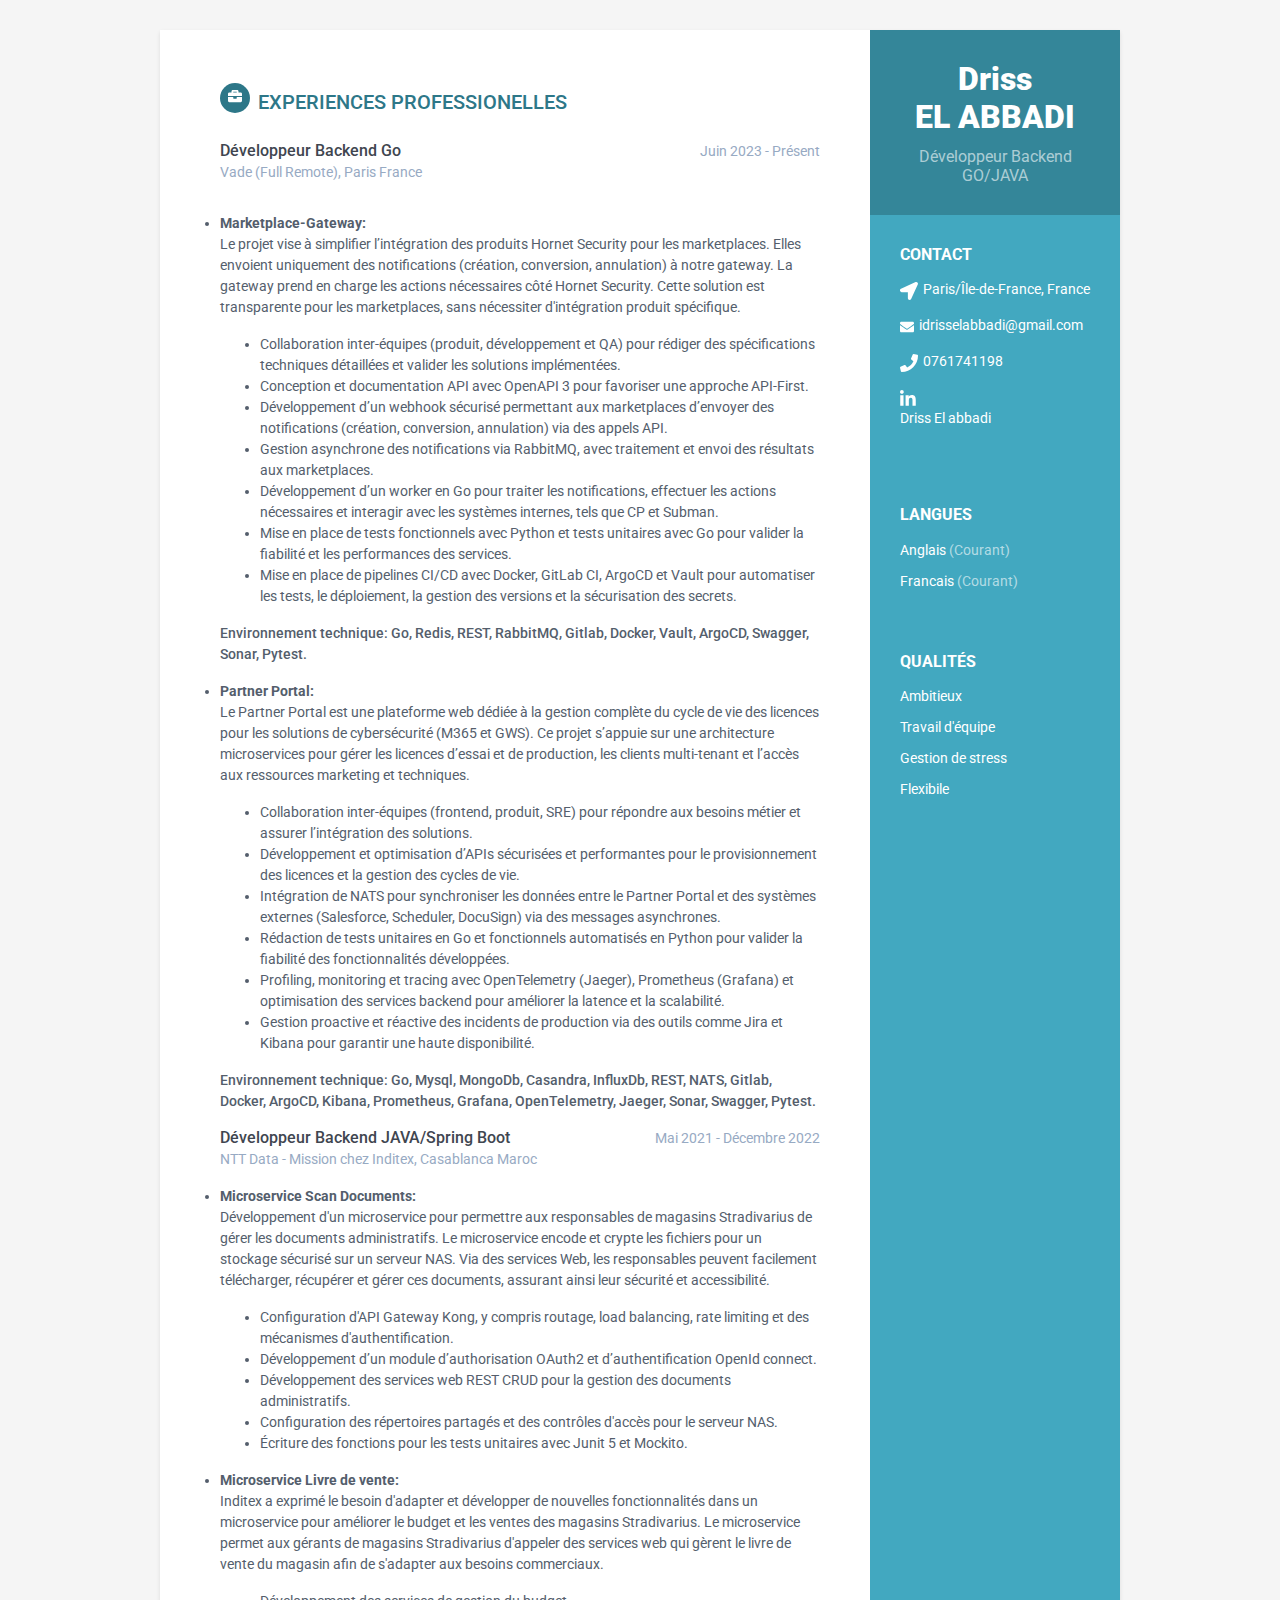
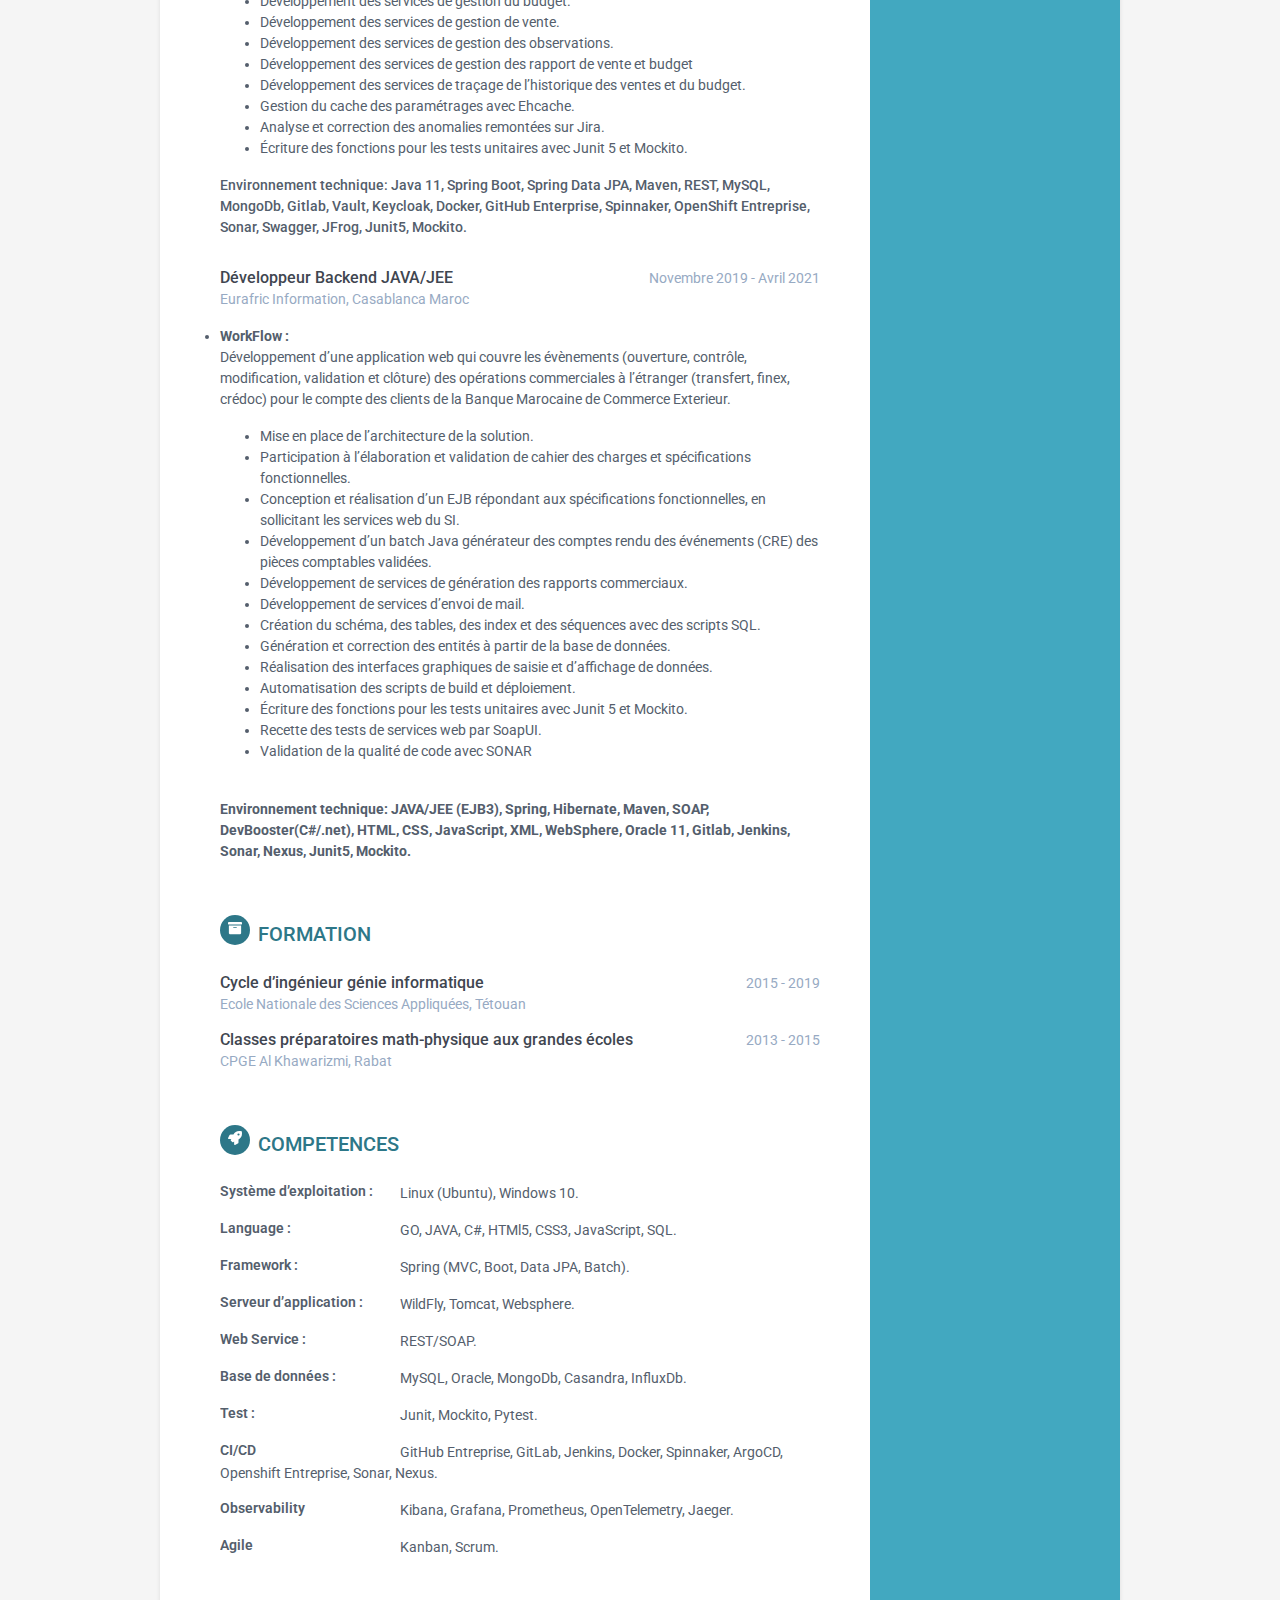
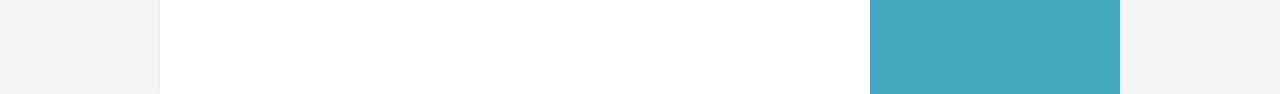
==== commit cbc9d7a8: "hhh" ====
--- a/index.html
+++ b/index.html
@@ -28,7 +28,7 @@
         <div class="sidebar-wrapper">
             <div class="profile-container">
                 <h1 class="name">Driss <br> EL ABBADI</h1>
-                <h3 class="tagline">Développeur Backend JAVA</h3>
+                <h3 class="tagline">Développeur Backend GO/JAVA</h3>
             </div>
             <!--//profile-container-->
 
@@ -75,7 +75,7 @@
                 <div class="item">
                     <div class="meta">
                         <div class="upper-row">
-                            <h3 class="job-title">Développeur Backend JAVA/Spring Boot</h3>
+                            <h3 class="job-title">Développeur Backend Go</h3>
                             <div class="time">Juin 2023 - Présent</div>
                         </div>
                         <!--//upper-row-->
@@ -85,71 +85,73 @@
                 <div class="details">
                     <p>
                         <p>
-                            <li><b>PAX8 API Integration:</b></li>
-                            Vade a été acquis par l'entreprise de cybersécurité allemande Hornet Security, entraînant une transition du modèle de licences legacy
-                            vers le modèle de subscription adapté par la société mère pour ses produits de cybersécurité. Pour que Vade réussir la migration,
-                            il était nécessaire de faire adopter ce nouveau modèle à leurs partenaires, en commençant par leur principal partenaire, PAX8.
+                            <li><b>Marketplace-Gateway:</b></li>
+                            Le projet vise à simplifier l’intégration des produits Hornet Security pour les marketplaces. Elles envoient uniquement des notifications
+                            (création, conversion, annulation) à notre gateway. La gateway prend en charge les actions nécessaires côté Hornet Security.
+                            Cette solution est transparente pour les marketplaces, sans nécessiter d'intégration produit spécifique.              
                         </p>
     
                         <ul>
                             <li>
-                                Rédaction et validation de spécifications techniques détaillées en collaboration avec les équipes produit et de développement.                              
-                            </li>
-                            <li>
-                                Mise en place d’une spécification OpenAPI 3 pour assurer l’API-First approche.
-                            </li>
-                            <li>
-                                Développement d'une webhook pour authentifier et recevoir les demandes de provisionnement de PAX8 en utilisant Spring Security.
-                            </li>
-                            <li>
-                                Mise en place de files dédiées pour les identifiants (pull) et les demandes de provisionnement (push) avec RabbitMQ.
-                            </li>
-                            <li>
-                                Mise en place d'un cronjob, assurant la mise à jour et la publication régulière des identifiants.
-                            </li>
-                            <li>
-                                Développement d'un service en Java pour traiter les demandes de provisionnement et interfacer avec l'application de gestion des abonnements de Hornet Security. 
-                            </li>
-                            <li>
-                                Création de tests fonctionnels en Python et de tests unitaires avec JUnit et Mockito.
+                                Collaboration inter-équipes (produit, développement et QA) pour rédiger des spécifications techniques détaillées et valider les solutions implémentées.                           
+                            </li>
+                            <li>
+                                Conception et documentation API avec OpenAPI 3 pour favoriser une approche API-First.  
+                            </li>
+                            <li>
+                                Développement d’un webhook sécurisé permettant aux marketplaces d’envoyer des notifications (création, conversion, annulation) via des appels API.
+                            </li>
+                            <li>
+                                Gestion asynchrone des notifications via RabbitMQ, avec traitement et envoi des résultats aux marketplaces.
+                            </li>
+                            <li>
+                                Développement d’un worker en Go pour traiter les notifications, effectuer les actions nécessaires et interagir avec les systèmes internes, tels que CP et Subman.                          
+                            </li>
+                            <li>
+                                Mise en place de tests fonctionnels avec Python et tests unitaires avec Go pour valider la fiabilité et les performances des services.
+                            </li>
+                            <li>
+                                Mise en place de pipelines CI/CD avec Docker, GitLab CI, ArgoCD et Vault pour automatiser les tests, le déploiement, la gestion des versions et la sécurisation des secrets.                            
                             </li>
                         </ul>
     
                         <p>
-                        <div style="font-weight:500;">Environnement technique: Java 17 (Spring Boot, Security), Mysql, Redis, REST, RabbitMQ, Gitlab, Docker, Vault,
-                            ArgoCD, Swagger, Junit, Mockito, Sonar, Pytest.
+                        <div style="font-weight:500;">Environnement technique: Go, Redis, REST, RabbitMQ, Gitlab, Docker, Vault, ArgoCD, Swagger, Sonar, Pytest.
                         </div>
                         </p>
                     <p>
                     <p>
                         <li><b>Partner Portal:</b></li>
-                        La plateforme web Partner Portal est conçue pour administrer le cycle de vie des licences des solutions de cybersécurité,
-                        notamment les services de sécurité des emails (M365 et GWS) proposés par l'entreprise Vade.
-                        Ce projet repose sur une architecture microservices, permettant la gestion des licences d'essai et de production,
-                        la gestion des clients sur plusieurs tenants, ainsi que l'accès aux ressources marketing et techniques.
+                        Le Partner Portal est une plateforme web dédiée à la gestion complète du cycle de vie des licences pour les solutions de cybersécurité (M365 et GWS).
+                        Ce projet s’appuie sur une architecture microservices pour gérer les licences d’essai et de production, les clients multi-tenant
+                        et l’accès aux ressources marketing et techniques.
                     </p>
 
                     <ul>
                         <li>
-                            Développement et optimisation continue d'API robustes et sécurisées pour le provisionnement des licences.                         
-                        </li>
-                        <li>
-                            Création de tests fonctionnels en Python et de tests unitaires avec JUnit et Mockito.
-                        </li>
-                        <li>
-                            Intégration d'OpenTelemetry pour la collecte de données de traçage et les visualiser avec Jaeger.
-                        </li>
-                        <li>
-                            Conception et configuration de métriques de Prometheus, avec des alertes et des tableaux de bord Grafana.
-                        </li>
-                        <li>
-                            Gestion proactive et réactive des incidents de production remontées sur Jira.
+                            Collaboration inter-équipes (frontend, produit, SRE) pour répondre aux besoins métier et assurer l’intégration des solutions.
+                        </li>
+                        <li>
+                            Développement et optimisation d’APIs sécurisées et performantes pour le provisionnement des licences et la gestion des cycles de vie.                         
+                        </li>
+                        <li>
+                            Intégration de NATS pour synchroniser les données entre le Partner Portal et des systèmes externes (Salesforce, Scheduler, DocuSign) via des messages asynchrones.
+                        </li>
+                        <li>
+                            Rédaction de tests unitaires en Go et fonctionnels automatisés en Python pour valider la fiabilité des fonctionnalités développées.
+                        </li>
+                        <li>
+                            Profiling, monitoring et tracing avec OpenTelemetry (Jaeger), Prometheus (Grafana) et optimisation des services backend pour
+                            améliorer la latence et la scalabilité.                 
+                        </li>
+                        <li>
+                            Gestion proactive et réactive des incidents de production via des outils comme Jira et Kibana pour garantir une haute disponibilité.
                         </li>
                     </ul>
 
                     <p>
-                    <div style="font-weight:500;">Environnement technique: Java 17 (Spring Boot), Mysql, MongoDb, Casandra, InfluxDb, REST,
-                        RabbitMQ, Gitlab, Docker, ArgoCD, Kibana, Prometheus, Grafana, OpenTelemetry, Jaeger, Sonar, Junit, Mockito, Swagger, Pytest.
+                    <div style="font-weight:500;">Environnement technique: Go, Mysql, MongoDb, Casandra, InfluxDb, REST,
+                        NATS, Gitlab, Docker, ArgoCD, Kibana, Prometheus, Grafana, OpenTelemetry, Jaeger, Sonar, Swagger, Pytest.
                     </div>
                     </p>
             </div>
@@ -171,7 +173,7 @@
                             <li><b>Microservice Scan Documents:</b></li>
                             Développement d'un microservice pour permettre aux responsables de magasins Stradivarius de gérer les documents administratifs.
                             Le microservice encode et crypte les fichiers pour un stockage sécurisé sur un serveur NAS. Via des services Web, les responsables peuvent
-                            facilement gérer ces documents, assurant ainsi leur sécurité et accessibilité.
+                            facilement télécharger, récupérer et gérer ces documents, assurant ainsi leur sécurité et accessibilité.
                         </p>
 
                         <ul>
@@ -368,13 +370,13 @@
                         <h3 class="level-title">Language :</h3>
                         <div class="details">
                             <p>
-                                JAVA, C#, HTMl5, CSS3, JavaScript, SQL.
+                                GO, JAVA, C#, HTMl5, CSS3, JavaScript, SQL.
                             </p>
                         </div>
                         <h3 class="level-title"> Framework :</h3>
                         <div class="details">
                             <p>
-                                Spring (MVC, Boot, Security, Data JPA, Batch).
+                                Spring (MVC, Boot, Data JPA, Batch).
                             </p>
                         </div>
                         <h3 class="level-title">Serveur d’application :</h3>
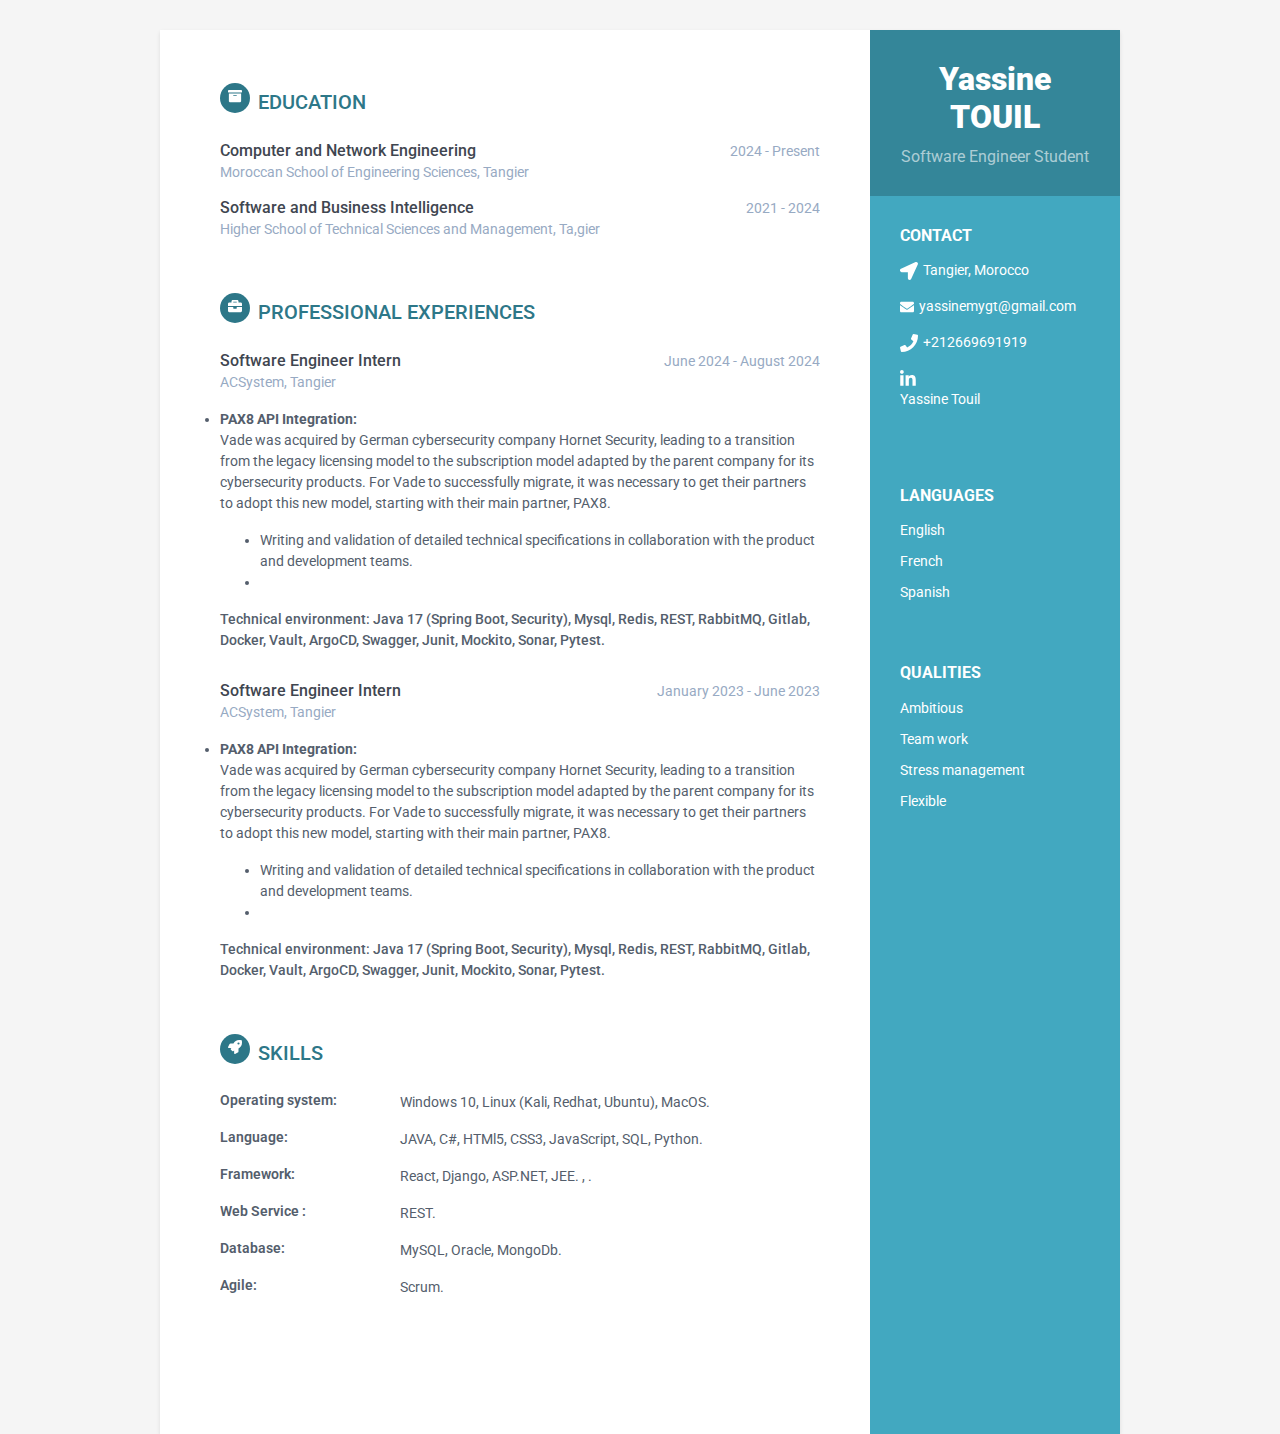
==== commit 53c63af7: "yassine cv" ====
--- a/index.html
+++ b/index.html
@@ -2,7 +2,7 @@
 <html lang="en">
 
 <head>
-    <title>Driss EL ABBADI</title>
+    <title>Yassine Touil</title>
 
     <!-- Meta -->
     <meta charset="utf-8">
@@ -27,410 +27,192 @@
     <div class="wrapper">
         <div class="sidebar-wrapper">
             <div class="profile-container">
-                <h1 class="name">Driss <br> EL ABBADI</h1>
-                <h3 class="tagline">Développeur Backend GO/JAVA</h3>
+                <h1 class="name">Yassine <br>  TOUIL </h1>
+                <h3 class="tagline">Software Engineer Student</h3>
             </div>
             <!--//profile-container-->
 
             <div class="contact-container container-block">
                 <h2 class="container-block-title">Contact</h2>
                 <ul class="list-unstyled contact-list">
-                    <li><i class="fas fa-location-arrow"></i>Paris/Île-de-France, France</li>
-                    <li class="email"><i class="fas fa-envelope"></i>idrisselabbadi@gmail.com</li>
-
-                    <li class="phone"><i class="fas fa-phone"></i>0761741198</li>
+                    <li><i class="fas fa-location-arrow"></i>Tangier, Morocco</li>
+                    <li class="email"><i class="fas fa-envelope"></i>yassinemygt@gmail.com</li>
+
+                    <li class="phone"><i class="fas fa-phone"></i>+212669691919</li>
 
                     <li class="linkedin"><i class="fab fa-linkedin-in"></i><a
-                            href="https://www.linkedin.com/in/driss-el-abbadi-7b2b52138/">Driss El abbadi</a></li>
+                            href="https://www.linkedin.com/in/yassinegh/">Yassine Touil</a></li>
 
                 </ul>
             </div>
             <!--//contact-container-->
-
+            
             <div class="languages-container container-block">
-                <h2 class="container-block-title">Langues</h2>
+                <h2 class="container-block-title">Languages</h2>
                 <ul class="list-unstyled interests-list">
-                    <li>Anglais <span class="lang-desc">(Courant)</span></li>
-                    <li>Francais <span class="lang-desc">(Courant)</span></li>
+                    <li>English <span class="lang-desc"></span></li>
+                    <li>French <span class="lang-desc"></span></li>
+                    <li>Spanish <span class="lang-desc"></span></li>
                 </ul>
             </div>
 
             <div class="languages-container container-block">
-                <h2 class="container-block-title">Qualités</h2>
+                <h2 class="container-block-title">Qualities</h2>
                 <ul class="list-unstyled interests-list">
-                    <li>Ambitieux <span class="lang-desc"></span></li>
-                    <li>Travail d'équipe <span class="lang-desc"></span></li>
-                    <li>Gestion de stress <span class="lang-desc"></span></li>
-                    <li>Flexibile <span class="lang-desc"></span></li>
+                    <li>Ambitious <span class="lang-desc"></span></li>
+                    <li>Team work <span class="lang-desc"></span></li>
+                    <li>Stress management <span class="lang-desc"></span></li>
+                    <li>Flexible <span class="lang-desc"></span></li>
 
                 </ul>
             </div>
         </div>
 
         <div class="main-wrapper">
+            <section class="section projects-section">
+                <h2 class="section-title"><span class="icon-holder"><i class="fas fa-archive"></i></span>Education</h2>
+
+                <div class="item">
+                    <div class="meta">
+                        <div class="upper-row">
+                            <h3 class="job-title">Computer and Network Engineering
+                            </h3>
+                            <div class="time">2024 - Present</div>
+                        </div>
+                        <!--//upper-row-->
+                        <div class="company">Moroccan School of Engineering Sciences, Tangier</div>
+                    </div>
+                    <!--//meta-->
+                    <!--//details-->
+                </div>
+                <div class="item">
+                    <div class="meta">
+                        <div class="upper-row">
+                            <h3 class="job-title">Software and Business Intelligence
+                            </h3>
+                            <div class="time">2021 - 2024</div>
+                        </div>
+                        <!--//upper-row-->
+                        <div class="company">Higher School of Technical Sciences and Management, Ta,gier</div>
+                    </div>
+                    <!--//meta-->
+                    <!--//details-->
+                </div>
+            </section>
             <section class="section experiences-section">
-                <h2 class="section-title"><span class="icon-holder"><i class="fas fa-briefcase"></i></span>Experiences
-                    Professionelles</h2>
-
-                <div class="item">
-                    <div class="meta">
-                        <div class="upper-row">
-                            <h3 class="job-title">Développeur Backend Go</h3>
-                            <div class="time">Juin 2023 - Présent</div>
-                        </div>
-                        <!--//upper-row-->
-                        <div class="company">Vade (Full Remote), Paris France</div>
-                    </div>
-                </div>
-                <div class="details">
-                    <p>
-                        <p>
-                            <li><b>Marketplace-Gateway:</b></li>
-                            Le projet vise à simplifier l’intégration des produits Hornet Security pour les marketplaces. Elles envoient uniquement des notifications
-                            (création, conversion, annulation) à notre gateway. La gateway prend en charge les actions nécessaires côté Hornet Security.
-                            Cette solution est transparente pour les marketplaces, sans nécessiter d'intégration produit spécifique.              
-                        </p>
-    
+                <h2 class="section-title"><span class="icon-holder"><i class="fas fa-briefcase"></i></span>PROFESSIONAL EXPERIENCES</h2>
+
+                <div class="item">
+                    <div class="meta">
+                        <div class="upper-row">
+                            <h3 class="job-title">Software Engineer Intern</h3>
+                            <div class="time">June 2024 - August 2024</div>
+                        </div>
+                        <!--//upper-row-->
+                        <div class="company">ACSystem, Tangier</div>
+                    </div>
+                    <div class="details">
+                        <p>
+                        <p>
+                            <li><b>PAX8 API Integration:</b></li>
+                            Vade was acquired by German cybersecurity company Hornet Security, leading to a transition from the legacy licensing model
+                            to the subscription model adapted by the parent company for its cybersecurity products. For Vade to successfully migrate,
+                            it was necessary to get their partners to adopt this new model, starting with their main partner, PAX8.                       
+                        </p>
+
                         <ul>
                             <li>
-                                Collaboration inter-équipes (produit, développement et QA) pour rédiger des spécifications techniques détaillées et valider les solutions implémentées.                           
-                            </li>
-                            <li>
-                                Conception et documentation API avec OpenAPI 3 pour favoriser une approche API-First.  
-                            </li>
-                            <li>
-                                Développement d’un webhook sécurisé permettant aux marketplaces d’envoyer des notifications (création, conversion, annulation) via des appels API.
-                            </li>
-                            <li>
-                                Gestion asynchrone des notifications via RabbitMQ, avec traitement et envoi des résultats aux marketplaces.
-                            </li>
-                            <li>
-                                Développement d’un worker en Go pour traiter les notifications, effectuer les actions nécessaires et interagir avec les systèmes internes, tels que CP et Subman.                          
-                            </li>
-                            <li>
-                                Mise en place de tests fonctionnels avec Python et tests unitaires avec Go pour valider la fiabilité et les performances des services.
-                            </li>
-                            <li>
-                                Mise en place de pipelines CI/CD avec Docker, GitLab CI, ArgoCD et Vault pour automatiser les tests, le déploiement, la gestion des versions et la sécurisation des secrets.                            
-                            </li>
+                                Writing and validation of detailed technical specifications in collaboration with the product and development teams.                            </li>
+                            <li>
                         </ul>
-    
-                        <p>
-                        <div style="font-weight:500;">Environnement technique: Go, Redis, REST, RabbitMQ, Gitlab, Docker, Vault, ArgoCD, Swagger, Sonar, Pytest.
-                        </div>
-                        </p>
-                    <p>
-                    <p>
-                        <li><b>Partner Portal:</b></li>
-                        Le Partner Portal est une plateforme web dédiée à la gestion complète du cycle de vie des licences pour les solutions de cybersécurité (M365 et GWS).
-                        Ce projet s’appuie sur une architecture microservices pour gérer les licences d’essai et de production, les clients multi-tenant
-                        et l’accès aux ressources marketing et techniques.
-                    </p>
-
-                    <ul>
-                        <li>
-                            Collaboration inter-équipes (frontend, produit, SRE) pour répondre aux besoins métier et assurer l’intégration des solutions.
-                        </li>
-                        <li>
-                            Développement et optimisation d’APIs sécurisées et performantes pour le provisionnement des licences et la gestion des cycles de vie.                         
-                        </li>
-                        <li>
-                            Intégration de NATS pour synchroniser les données entre le Partner Portal et des systèmes externes (Salesforce, Scheduler, DocuSign) via des messages asynchrones.
-                        </li>
-                        <li>
-                            Rédaction de tests unitaires en Go et fonctionnels automatisés en Python pour valider la fiabilité des fonctionnalités développées.
-                        </li>
-                        <li>
-                            Profiling, monitoring et tracing avec OpenTelemetry (Jaeger), Prometheus (Grafana) et optimisation des services backend pour
-                            améliorer la latence et la scalabilité.                 
-                        </li>
-                        <li>
-                            Gestion proactive et réactive des incidents de production via des outils comme Jira et Kibana pour garantir une haute disponibilité.
-                        </li>
-                    </ul>
-
-                    <p>
-                    <div style="font-weight:500;">Environnement technique: Go, Mysql, MongoDb, Casandra, InfluxDb, REST,
-                        NATS, Gitlab, Docker, ArgoCD, Kibana, Prometheus, Grafana, OpenTelemetry, Jaeger, Sonar, Swagger, Pytest.
-                    </div>
-                    </p>
-            </div>
-
-
-                <div class="item">
-                    <div class="meta">
-                        <div class="upper-row">
-                            <h3 class="job-title">Développeur Backend JAVA/Spring Boot</h3>
-                            <div class="time">Mai 2021 - Décembre 2022</div>
-                        </div>
-                        <!--//upper-row-->
-                        <div class="company">NTT Data - Mission chez Inditex, Casablanca Maroc</div>
-                    </div>
-                    <!--//meta-->
+
+                        <p>
+                            <div style="font-weight:500;">Technical environment: Java 17 (Spring Boot, Security), Mysql, Redis, REST, RabbitMQ, Gitlab, Docker, Vault,
+                                ArgoCD, Swagger, Junit, Mockito, Sonar, Pytest.
+                            </div>
+                        </p>
+                        </p>
+                    </div>
+                </div>
+                <div class="item">
+                    <div class="meta">
+                        <div class="upper-row">
+                            <h3 class="job-title">Software Engineer Intern</h3>
+                            <div class="time">January 2023 - June 2023</div>
+                        </div>
+                        <!--//upper-row-->
+                        <div class="company">ACSystem, Tangier</div>
+                    </div>
                     <div class="details">
                         <p>
                         <p>
-                            <li><b>Microservice Scan Documents:</b></li>
-                            Développement d'un microservice pour permettre aux responsables de magasins Stradivarius de gérer les documents administratifs.
-                            Le microservice encode et crypte les fichiers pour un stockage sécurisé sur un serveur NAS. Via des services Web, les responsables peuvent
-                            facilement télécharger, récupérer et gérer ces documents, assurant ainsi leur sécurité et accessibilité.
+                            <li><b>PAX8 API Integration:</b></li>
+                            Vade was acquired by German cybersecurity company Hornet Security, leading to a transition from the legacy licensing model
+                            to the subscription model adapted by the parent company for its cybersecurity products. For Vade to successfully migrate,
+                            it was necessary to get their partners to adopt this new model, starting with their main partner, PAX8.                       
                         </p>
 
                         <ul>
                             <li>
-                                Configuration d'API Gateway Kong, y compris routage, load balancing, rate limiting et des mécanismes d'authentification.     
-                            </li>
-                            <li>
-                                Développement d’un module d’authorisation OAuth2 et d’authentification OpenId connect.
-                            </li>
-                            <li>
-                                Développement des services web REST CRUD pour la gestion des documents administratifs.
-                            </li>
-                            <li>
-                                Configuration des répertoires partagés et des contrôles d'accès pour le serveur NAS.    
-                            </li>
-                            <li>
-                                Écriture des fonctions pour les tests unitaires avec Junit 5 et Mockito.
-                            </li>
+                                Writing and validation of detailed technical specifications in collaboration with the product and development teams.                            </li>
+                            <li>
                         </ul>
-                        </p>
-
-                        <p>
-                        <p>
-                            <li><b>Microservice Livre de vente:</b></li>
-                            Inditex a exprimé le besoin d'adapter et développer de nouvelles fonctionnalités dans un
-                            microservice pour améliorer le budget et les ventes des magasins Stradivarius.
-                            Le microservice permet aux gérants de magasins Stradivarius d'appeler des services web
-                            qui gèrent le livre de vente du magasin afin de s'adapter aux besoins commerciaux.
-                        </p>
-
-                        <ul>
-                            <li>
-                                Développement des services de gestion du budget.
-                            </li>
-                            <li>
-                                Développement des services de gestion de vente.
-                            </li>
-                            <li>
-                                Développement des services de gestion des observations.
-                            </li>
-                            <li>
-                                Développement des services de gestion des rapport de vente et budget
-                            </li>
-                            <li>
-                                Développement des services de traçage de l’historique des ventes et du budget.
-                            </li>
-                            <li>
-                                Gestion du cache des paramétrages avec Ehcache.
-                            </li>
-                            <li>
-                                Analyse et correction des anomalies remontées sur Jira.
-                            </li>
-                            <li>
-                                Écriture des fonctions pour les tests unitaires avec Junit 5 et Mockito.
-                            </li>
-                        </ul>
-
-                        <p>
-                            <div style="font-weight:500;">Environnement technique: Java 11, Spring Boot, Spring Data JPA,
-                                Maven, REST, MySQL, MongoDb, Gitlab, Vault, Keycloak, Docker, GitHub Enterprise, Spinnaker,
-                                OpenShift Entreprise, Sonar, Swagger, JFrog, Junit5, Mockito. 
+
+                        <p>
+                            <div style="font-weight:500;">Technical environment: Java 17 (Spring Boot, Security), Mysql, Redis, REST, RabbitMQ, Gitlab, Docker, Vault,
+                                ArgoCD, Swagger, Junit, Mockito, Sonar, Pytest.
                             </div>
                         </p>
                         </p>
-
-                    </div>
-                    <!--//details-->
-                </div>
-
-                <div class="item">
-                    <div class="meta">
-                        <div class="upper-row">
-                            <h3 class="job-title">Développeur Backend JAVA/JEE </h3>
-                            <div class="time">Novembre 2019 - Avril 2021</div>
-                        </div>
-                        <!--//upper-row-->
-                        <div class="company"> Eurafric Information, Casablanca Maroc</div>
-                    </div>
-                    <!--//meta-->
-                    <div class="details">
-                        <p>
-                        <p>
-                            <li><b>WorkFlow :</b></li>
-                            Développement d’une application web qui couvre
-                            les évènements (ouverture, contrôle, modification, validation
-                            et clôture) des opérations commerciales à l’étranger (transfert,
-                            finex, crédoc) pour le compte des clients de la Banque Marocaine de Commerce Exterieur.
-                        </p>
-
-                        <ul>
-                            <li>
-                                Mise en place de l’architecture de la solution.
-                            </li>
-                            <li>
-                                Participation à l’élaboration et validation de cahier des charges et spécifications
-                                fonctionnelles.
-                            </li>
-                            <li>
-                                Conception et réalisation d’un EJB répondant aux spécifications fonctionnelles, en
-                                sollicitant les services web du SI.
-                            </li>
-                            <li>
-                                Développement d’un batch Java générateur des comptes rendu des événements (CRE) des
-                                pièces comptables validées.
-                            </li>
-                            <li>
-                                Développement de services de génération des rapports commerciaux.
-                            </li>
-                            <li>
-                                Développement de services d’envoi de mail.
-                            </li>
-                            <li>
-                                Création du schéma, des tables, des index et des séquences avec des scripts SQL.
-                            </li>
-                            <li>
-                                Génération et correction des entités à partir de la base de données.
-                            </li>
-                            <li>
-                                Réalisation des interfaces graphiques de saisie et d’affichage de données.
-                            </li>
-                            <li>
-                                Automatisation des scripts de build et déploiement.
-                            </li>
-                            <li>
-                                Écriture des fonctions pour les tests unitaires avec Junit 5 et Mockito.
-                            </li>
-                            <li>
-                                Recette des tests de services web par SoapUI.
-                            </li>
-                            <li>
-                                Validation de la qualité de code avec SONAR
-                            </li>
-                        </ul>
-                        </p><br>
-
-                        <b>Environnement technique: JAVA/JEE (EJB3), Spring, Hibernate, Maven, SOAP, DevBooster(C#/.net),
-                            HTML, CSS, JavaScript, XML, WebSphere, Oracle 11, Gitlab, Jenkins, Sonar, Nexus, Junit5, Mockito.
-                        </b>
-
-                        </p>
-                        </p>
-                    </div>
-                    <!--//details-->
-                </div>
-                <!--//item-->
-
-
+                    </div>
+                </div>
             </section>
             <!--//section-->
-
-            <section class="section projects-section">
-                <h2 class="section-title"><span class="icon-holder"><i class="fas fa-archive"></i></span>Formation</h2>
-
-                <div class="item">
-                    <div class="meta">
-                        <div class="upper-row">
-                            <h3 class="job-title">Cycle d’ingénieur génie informatique </h3>
-                            <div class="time">2015 - 2019</div>
-                        </div>
-                        <!--//upper-row-->
-                        <div class="company">Ecole Nationale des Sciences Appliquées, Tétouan</div>
-                    </div>
-                    <!--//meta-->
-                    <!--//details-->
-                </div>
-                <div class="item">
-                    <div class="meta">
-                        <div class="upper-row">
-                            <h3 class="job-title">Classes préparatoires math-physique aux grandes écoles
-                            </h3>
-                            <div class="time">2013 - 2015</div>
-                        </div>
-                        <!--//upper-row-->
-                        <div class="company">CPGE Al Khawarizmi, Rabat</div>
-                    </div>
-                    <!--//meta-->
-                    <!--//details-->
-                </div>
-
-            </section>
             <!--//section-->
-
-
             <section class="skills-section section">
-                <h2 class="section-title"><span class="icon-holder"><i class="fas fa-rocket"></i></span>COMPETENCES</h2>
+                <h2 class="section-title"><span class="icon-holder"><i class="fas fa-rocket"></i></span>SKILLS</h2>
                 <div class="skillset">
                     <div class="item">
-                        <h3 class="level-title"> Système d’exploitation :</h3>
-                        <div class="details">
-                            <p>
-                                Linux (Ubuntu), Windows 10.
-                            </p>
-                        </div>
-                        <h3 class="level-title">Language :</h3>
-                        <div class="details">
-                            <p>
-                                GO, JAVA, C#, HTMl5, CSS3, JavaScript, SQL.
-                            </p>
-                        </div>
-                        <h3 class="level-title"> Framework :</h3>
-                        <div class="details">
-                            <p>
-                                Spring (MVC, Boot, Data JPA, Batch).
-                            </p>
-                        </div>
-                        <h3 class="level-title">Serveur d’application :</h3>
-                        <div class="details">
-                            <p>
-                                WildFly, Tomcat, Websphere.
+                        <h3 class="level-title"> Operating system:</h3>
+                        <div class="details">
+                            <p>
+                                Windows 10, Linux (Kali, Redhat, Ubuntu), MacOS.
+                            </p>
+                        </div>
+                        <h3 class="level-title">Language:</h3>
+                        <div class="details">
+                            <p>
+                                JAVA, C#, HTMl5, CSS3, JavaScript, SQL, Python.
+                            </p>
+                        </div>
+                        <h3 class="level-title"> Framework:</h3>
+                        <div class="details">
+                            <p>
+                                React, Django, ASP.NET, JEE.                           , .
                             </p>
                         </div>
                         <h3 class="level-title">Web Service :</h3>
                         <div class="details">
                             <p>
-                                REST/SOAP.
-                            </p>
-                        </div>
-                        <h3 class="level-title"> Base de données :</h3>
-                        <div class="details">
-                            <p>
-                                MySQL, Oracle, MongoDb, Casandra, InfluxDb.
-                            </p>
-                        </div>
-
-                        <h3 class="level-title"> Test :</h3>
-                        <div class="details">
-                            <p>
-                                Junit, Mockito, Pytest.
-                            </p>
-                        </div>
-
-                        <h3 class="level-title"> CI/CD </h3>
-                        <div class="details">
-                            <p>
-                                GitHub Entreprise, GitLab, Jenkins, Docker, Spinnaker, ArgoCD, Openshift Entreprise,
-                                Sonar, Nexus.
-                            </p>
-                        </div>
-
-                        <h3 class="level-title">  Observability </h3>
-                        <div class="details">
-                            <p>
-                                Kibana, Grafana, Prometheus, OpenTelemetry, Jaeger.
-                            </p>
-                        </div>
-
-                        <h3 class="level-title"> Agile </h3>
-                        <div class="details">
-                            <p>
-                                Kanban, Scrum.
+                                REST.
+                            </p>
+                        </div>
+                        <h3 class="level-title"> Database:</h3>
+                        <div class="details">
+                            <p>
+                                MySQL, Oracle, MongoDb.
+                            </p>
+                        </div>
+                        <h3 class="level-title"> Agile: </h3>
+                        <div class="details">
+                            <p>
+                                Scrum.
                             </p>
                         </div>
                     </div>
                 </div>
             </section>
             <!--//skills-section-->
-
         </div>
         <!--//main-body-->
     </div>
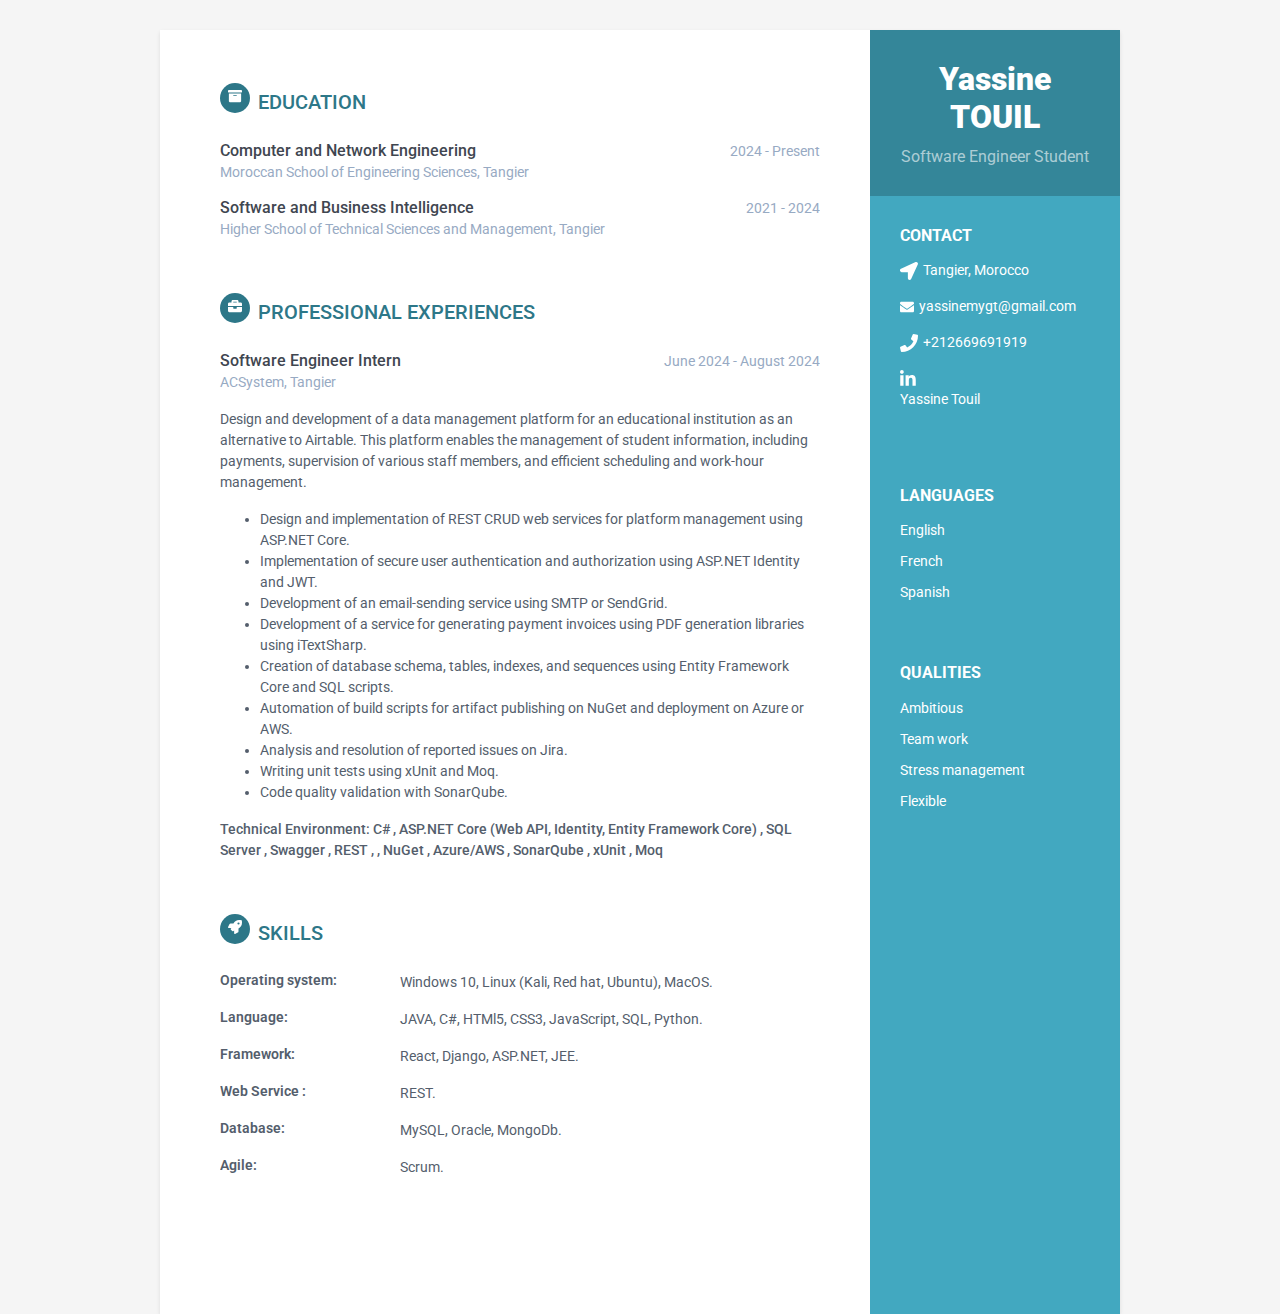
==== commit f7f9e748: "yasine cv" ====
--- a/index.html
+++ b/index.html
@@ -93,7 +93,7 @@
                             <div class="time">2021 - 2024</div>
                         </div>
                         <!--//upper-row-->
-                        <div class="company">Higher School of Technical Sciences and Management, Ta,gier</div>
+                        <div class="company">Higher School of Technical Sciences and Management, Tangier</div>
                     </div>
                     <!--//meta-->
                     <!--//details-->
@@ -114,54 +114,26 @@
                     <div class="details">
                         <p>
                         <p>
-                            <li><b>PAX8 API Integration:</b></li>
-                            Vade was acquired by German cybersecurity company Hornet Security, leading to a transition from the legacy licensing model
-                            to the subscription model adapted by the parent company for its cybersecurity products. For Vade to successfully migrate,
-                            it was necessary to get their partners to adopt this new model, starting with their main partner, PAX8.                       
+                            Design and development of a data management platform for an educational institution as an alternative to Airtable.
+                            This platform enables the management of student information, including payments, supervision of various staff members,
+                            and efficient scheduling and work-hour management. 
                         </p>
-
                         <ul>
-                            <li>
-                                Writing and validation of detailed technical specifications in collaboration with the product and development teams.                            </li>
-                            <li>
+                            <li>Design and implementation of REST CRUD web services for platform management using ASP.NET Core.</li>
+                            <li>Implementation of secure user authentication and authorization using ASP.NET Identity and JWT.</li>
+                            <li>Development of an email-sending service using SMTP or SendGrid.</li>
+                            <li>Development of a service for generating payment invoices using PDF generation libraries using iTextSharp.</li>
+                            <li>Creation of database schema, tables, indexes, and sequences using Entity Framework Core and SQL scripts.</li>
+                            <li>Automation of build scripts for artifact publishing on NuGet and deployment on Azure or AWS.</li>
+                            <li>Analysis and resolution of reported issues on Jira.</li>
+                            <li>Writing unit tests using xUnit and Moq.</li>
+                            <li>Code quality validation with SonarQube.</li>
                         </ul>
-
+                        
                         <p>
-                            <div style="font-weight:500;">Technical environment: Java 17 (Spring Boot, Security), Mysql, Redis, REST, RabbitMQ, Gitlab, Docker, Vault,
-                                ArgoCD, Swagger, Junit, Mockito, Sonar, Pytest.
+                            <div style="font-weight:500;">Technical Environment: C# , ASP.NET Core (Web API, Identity, Entity Framework Core) , SQL Server , Swagger , REST , , NuGet , Azure/AWS , SonarQube , xUnit , Moq
                             </div>
-                        </p>
-                        </p>
-                    </div>
-                </div>
-                <div class="item">
-                    <div class="meta">
-                        <div class="upper-row">
-                            <h3 class="job-title">Software Engineer Intern</h3>
-                            <div class="time">January 2023 - June 2023</div>
-                        </div>
-                        <!--//upper-row-->
-                        <div class="company">ACSystem, Tangier</div>
-                    </div>
-                    <div class="details">
-                        <p>
-                        <p>
-                            <li><b>PAX8 API Integration:</b></li>
-                            Vade was acquired by German cybersecurity company Hornet Security, leading to a transition from the legacy licensing model
-                            to the subscription model adapted by the parent company for its cybersecurity products. For Vade to successfully migrate,
-                            it was necessary to get their partners to adopt this new model, starting with their main partner, PAX8.                       
-                        </p>
-
-                        <ul>
-                            <li>
-                                Writing and validation of detailed technical specifications in collaboration with the product and development teams.                            </li>
-                            <li>
-                        </ul>
-
-                        <p>
-                            <div style="font-weight:500;">Technical environment: Java 17 (Spring Boot, Security), Mysql, Redis, REST, RabbitMQ, Gitlab, Docker, Vault,
-                                ArgoCD, Swagger, Junit, Mockito, Sonar, Pytest.
-                            </div>
+                            
                         </p>
                         </p>
                     </div>
@@ -176,7 +148,7 @@
                         <h3 class="level-title"> Operating system:</h3>
                         <div class="details">
                             <p>
-                                Windows 10, Linux (Kali, Redhat, Ubuntu), MacOS.
+                                Windows 10, Linux (Kali, Red hat, Ubuntu), MacOS.
                             </p>
                         </div>
                         <h3 class="level-title">Language:</h3>
@@ -188,7 +160,7 @@
                         <h3 class="level-title"> Framework:</h3>
                         <div class="details">
                             <p>
-                                React, Django, ASP.NET, JEE.                           , .
+                                React, Django, ASP.NET, JEE.                         
                             </p>
                         </div>
                         <h3 class="level-title">Web Service :</h3>
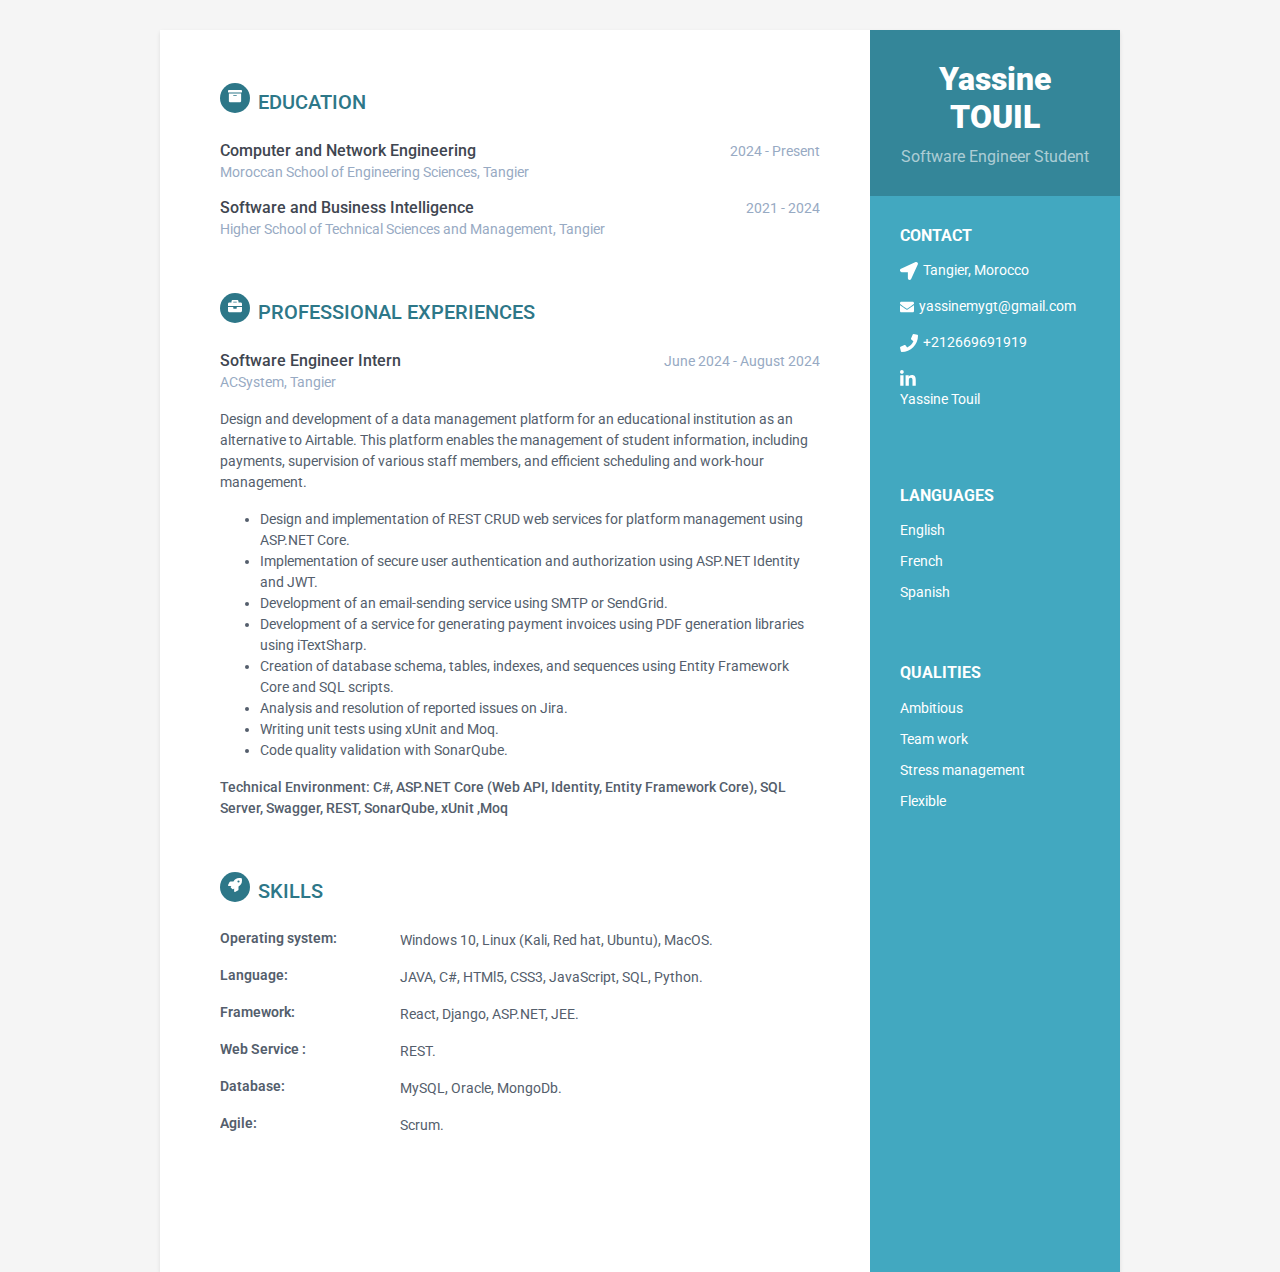
==== commit 2ea60830: "yassine cv" ====
--- a/index.html
+++ b/index.html
@@ -124,16 +124,14 @@
                             <li>Development of an email-sending service using SMTP or SendGrid.</li>
                             <li>Development of a service for generating payment invoices using PDF generation libraries using iTextSharp.</li>
                             <li>Creation of database schema, tables, indexes, and sequences using Entity Framework Core and SQL scripts.</li>
-                            <li>Automation of build scripts for artifact publishing on NuGet and deployment on Azure or AWS.</li>
                             <li>Analysis and resolution of reported issues on Jira.</li>
                             <li>Writing unit tests using xUnit and Moq.</li>
                             <li>Code quality validation with SonarQube.</li>
                         </ul>
                         
                         <p>
-                            <div style="font-weight:500;">Technical Environment: C# , ASP.NET Core (Web API, Identity, Entity Framework Core) , SQL Server , Swagger , REST , , NuGet , Azure/AWS , SonarQube , xUnit , Moq
+                            <div style="font-weight:500;">Technical Environment: C#, ASP.NET Core (Web API, Identity, Entity Framework Core), SQL Server, Swagger, REST, SonarQube, xUnit ,Moq
                             </div>
-                            
                         </p>
                         </p>
                     </div>
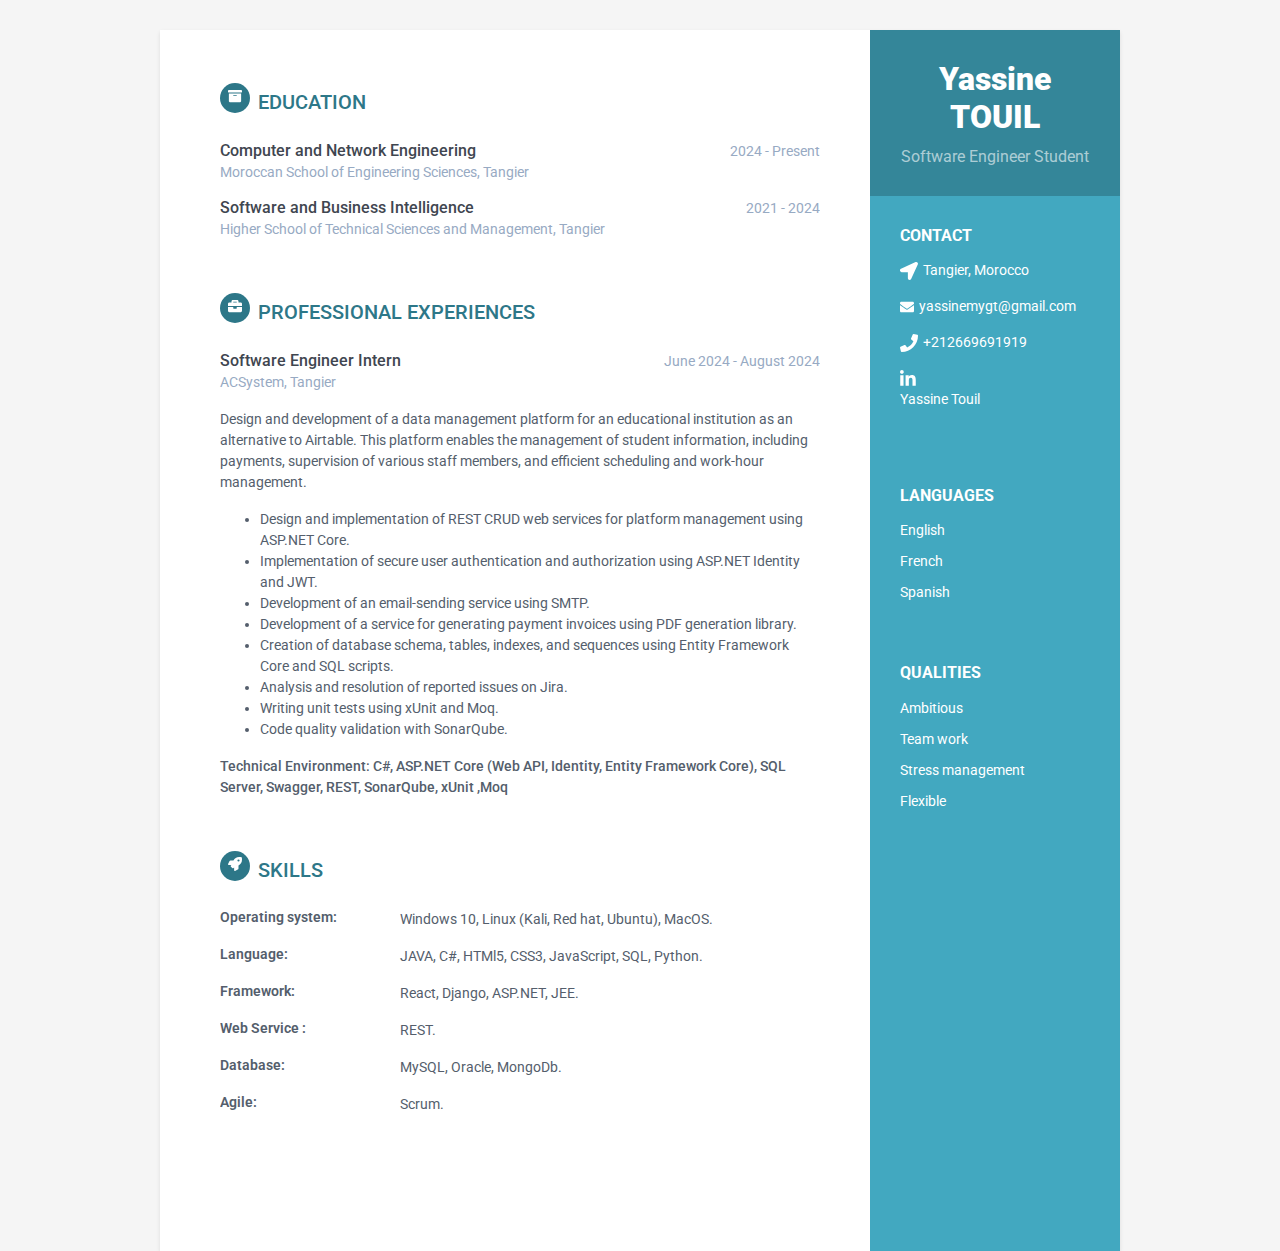
==== commit 4fdb09da: "y cv" ====
--- a/index.html
+++ b/index.html
@@ -121,8 +121,8 @@
                         <ul>
                             <li>Design and implementation of REST CRUD web services for platform management using ASP.NET Core.</li>
                             <li>Implementation of secure user authentication and authorization using ASP.NET Identity and JWT.</li>
-                            <li>Development of an email-sending service using SMTP or SendGrid.</li>
-                            <li>Development of a service for generating payment invoices using PDF generation libraries using iTextSharp.</li>
+                            <li>Development of an email-sending service using SMTP. </li>
+                            <li>Development of a service for generating payment invoices using PDF generation library.</li>
                             <li>Creation of database schema, tables, indexes, and sequences using Entity Framework Core and SQL scripts.</li>
                             <li>Analysis and resolution of reported issues on Jira.</li>
                             <li>Writing unit tests using xUnit and Moq.</li>
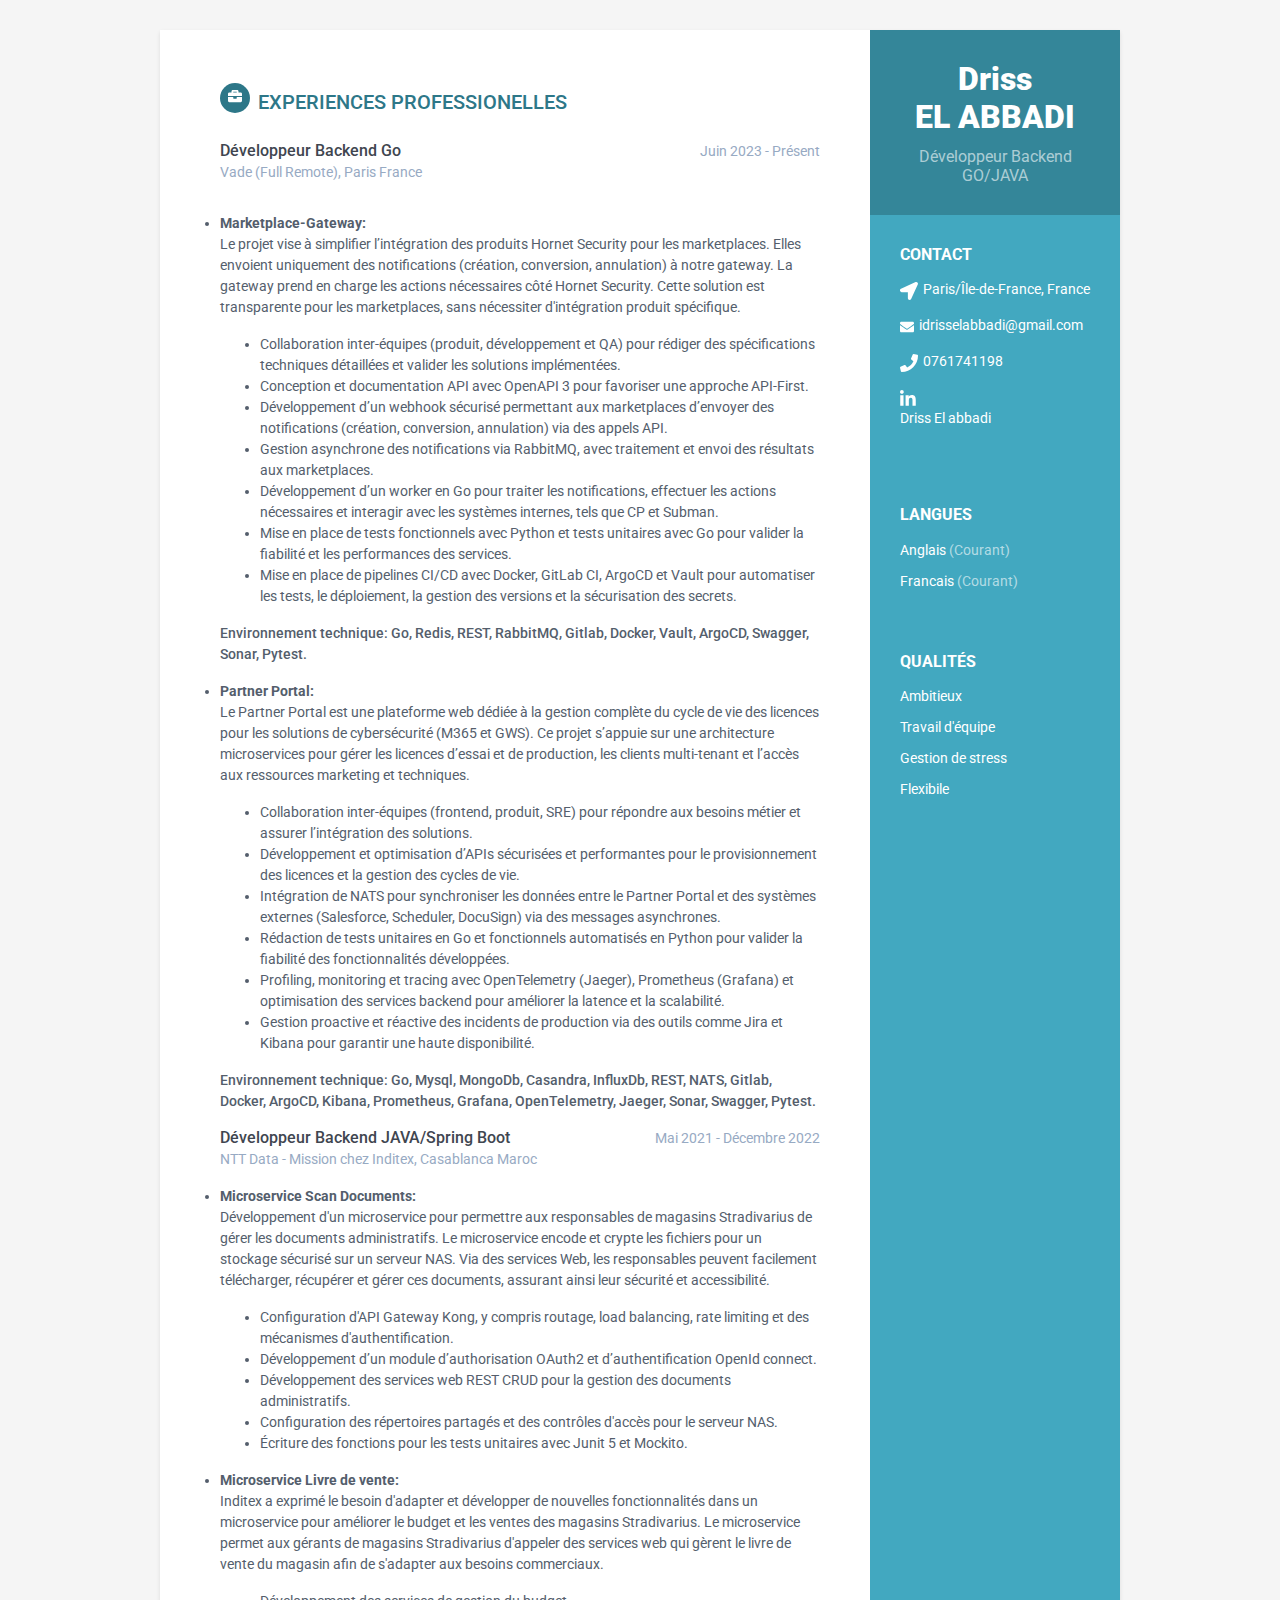
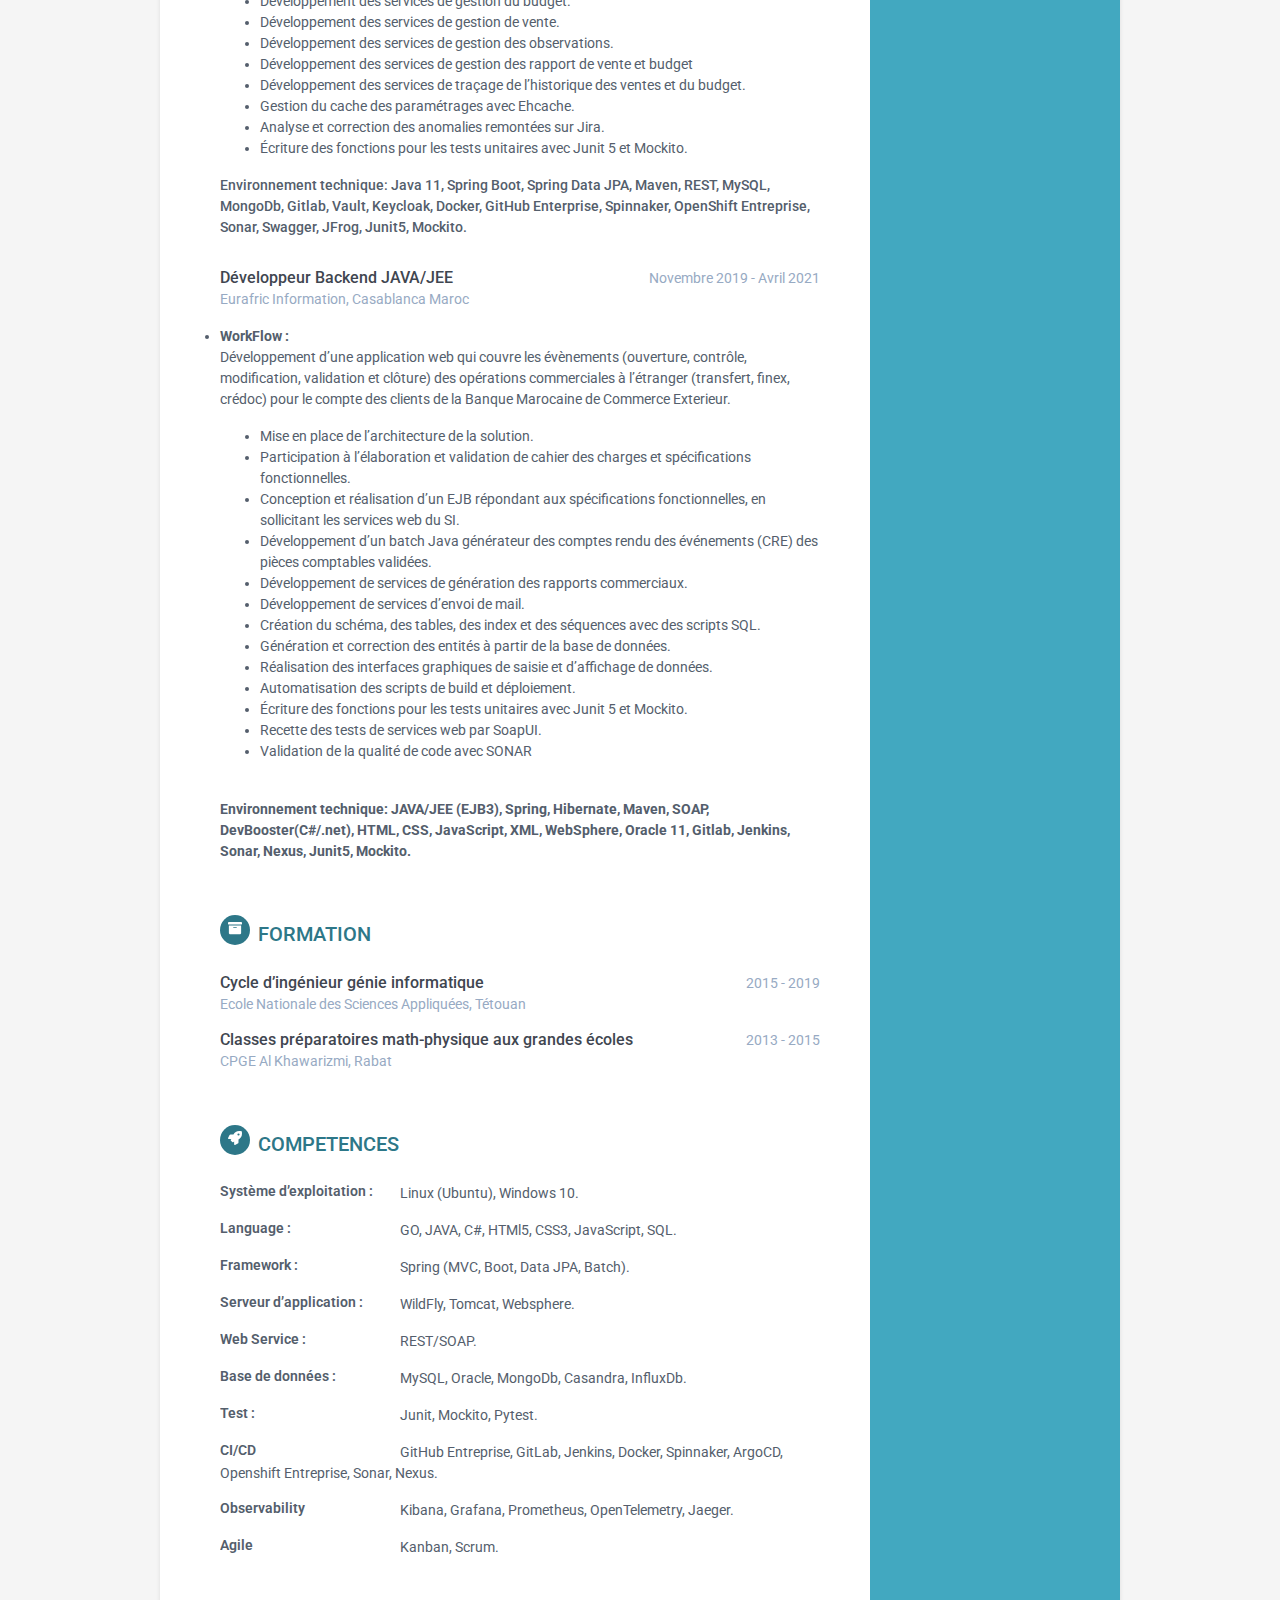
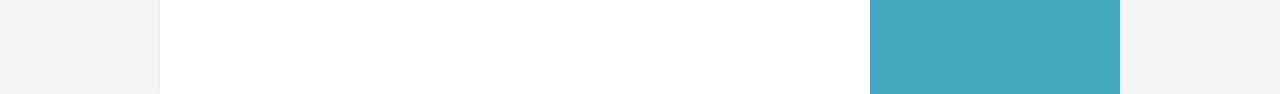
==== commit ca28e707: "my cv" ====
--- a/index.html
+++ b/index.html
@@ -2,7 +2,7 @@
 <html lang="en">
 
 <head>
-    <title>Yassine Touil</title>
+    <title>Driss EL ABBADI</title>
 
     <!-- Meta -->
     <meta charset="utf-8">
@@ -27,162 +27,410 @@
     <div class="wrapper">
         <div class="sidebar-wrapper">
             <div class="profile-container">
-                <h1 class="name">Yassine <br>  TOUIL </h1>
-                <h3 class="tagline">Software Engineer Student</h3>
+                <h1 class="name">Driss <br> EL ABBADI</h1>
+                <h3 class="tagline">Développeur Backend GO/JAVA</h3>
             </div>
             <!--//profile-container-->
 
             <div class="contact-container container-block">
                 <h2 class="container-block-title">Contact</h2>
                 <ul class="list-unstyled contact-list">
-                    <li><i class="fas fa-location-arrow"></i>Tangier, Morocco</li>
-                    <li class="email"><i class="fas fa-envelope"></i>yassinemygt@gmail.com</li>
-
-                    <li class="phone"><i class="fas fa-phone"></i>+212669691919</li>
+                    <li><i class="fas fa-location-arrow"></i>Paris/Île-de-France, France</li>
+                    <li class="email"><i class="fas fa-envelope"></i>idrisselabbadi@gmail.com</li>
+
+                    <li class="phone"><i class="fas fa-phone"></i>0761741198</li>
 
                     <li class="linkedin"><i class="fab fa-linkedin-in"></i><a
-                            href="https://www.linkedin.com/in/yassinegh/">Yassine Touil</a></li>
+                            href="https://www.linkedin.com/in/driss-el-abbadi-7b2b52138/">Driss El abbadi</a></li>
 
                 </ul>
             </div>
             <!--//contact-container-->
-            
+
             <div class="languages-container container-block">
-                <h2 class="container-block-title">Languages</h2>
+                <h2 class="container-block-title">Langues</h2>
                 <ul class="list-unstyled interests-list">
-                    <li>English <span class="lang-desc"></span></li>
-                    <li>French <span class="lang-desc"></span></li>
-                    <li>Spanish <span class="lang-desc"></span></li>
+                    <li>Anglais <span class="lang-desc">(Courant)</span></li>
+                    <li>Francais <span class="lang-desc">(Courant)</span></li>
                 </ul>
             </div>
 
             <div class="languages-container container-block">
-                <h2 class="container-block-title">Qualities</h2>
+                <h2 class="container-block-title">Qualités</h2>
                 <ul class="list-unstyled interests-list">
-                    <li>Ambitious <span class="lang-desc"></span></li>
-                    <li>Team work <span class="lang-desc"></span></li>
-                    <li>Stress management <span class="lang-desc"></span></li>
-                    <li>Flexible <span class="lang-desc"></span></li>
+                    <li>Ambitieux <span class="lang-desc"></span></li>
+                    <li>Travail d'équipe <span class="lang-desc"></span></li>
+                    <li>Gestion de stress <span class="lang-desc"></span></li>
+                    <li>Flexibile <span class="lang-desc"></span></li>
 
                 </ul>
             </div>
         </div>
 
         <div class="main-wrapper">
-            <section class="section projects-section">
-                <h2 class="section-title"><span class="icon-holder"><i class="fas fa-archive"></i></span>Education</h2>
+            <section class="section experiences-section">
+                <h2 class="section-title"><span class="icon-holder"><i class="fas fa-briefcase"></i></span>Experiences
+                    Professionelles</h2>
 
                 <div class="item">
                     <div class="meta">
                         <div class="upper-row">
-                            <h3 class="job-title">Computer and Network Engineering
-                            </h3>
-                            <div class="time">2024 - Present</div>
+                            <h3 class="job-title">Développeur Backend Go</h3>
+                            <div class="time">Juin 2023 - Présent</div>
                         </div>
                         <!--//upper-row-->
-                        <div class="company">Moroccan School of Engineering Sciences, Tangier</div>
-                    </div>
-                    <!--//meta-->
-                    <!--//details-->
-                </div>
+                        <div class="company">Vade (Full Remote), Paris France</div>
+                    </div>
+                </div>
+                <div class="details">
+                    <p>
+                        <p>
+                            <li><b>Marketplace-Gateway:</b></li>
+                            Le projet vise à simplifier l’intégration des produits Hornet Security pour les marketplaces. Elles envoient uniquement des notifications
+                            (création, conversion, annulation) à notre gateway. La gateway prend en charge les actions nécessaires côté Hornet Security.
+                            Cette solution est transparente pour les marketplaces, sans nécessiter d'intégration produit spécifique.              
+                        </p>
+    
+                        <ul>
+                            <li>
+                                Collaboration inter-équipes (produit, développement et QA) pour rédiger des spécifications techniques détaillées et valider les solutions implémentées.                           
+                            </li>
+                            <li>
+                                Conception et documentation API avec OpenAPI 3 pour favoriser une approche API-First.  
+                            </li>
+                            <li>
+                                Développement d’un webhook sécurisé permettant aux marketplaces d’envoyer des notifications (création, conversion, annulation) via des appels API.
+                            </li>
+                            <li>
+                                Gestion asynchrone des notifications via RabbitMQ, avec traitement et envoi des résultats aux marketplaces.
+                            </li>
+                            <li>
+                                Développement d’un worker en Go pour traiter les notifications, effectuer les actions nécessaires et interagir avec les systèmes internes, tels que CP et Subman.                          
+                            </li>
+                            <li>
+                                Mise en place de tests fonctionnels avec Python et tests unitaires avec Go pour valider la fiabilité et les performances des services.
+                            </li>
+                            <li>
+                                Mise en place de pipelines CI/CD avec Docker, GitLab CI, ArgoCD et Vault pour automatiser les tests, le déploiement, la gestion des versions et la sécurisation des secrets.                            
+                            </li>
+                        </ul>
+    
+                        <p>
+                        <div style="font-weight:500;">Environnement technique: Go, Redis, REST, RabbitMQ, Gitlab, Docker, Vault, ArgoCD, Swagger, Sonar, Pytest.
+                        </div>
+                        </p>
+                    <p>
+                    <p>
+                        <li><b>Partner Portal:</b></li>
+                        Le Partner Portal est une plateforme web dédiée à la gestion complète du cycle de vie des licences pour les solutions de cybersécurité (M365 et GWS).
+                        Ce projet s’appuie sur une architecture microservices pour gérer les licences d’essai et de production, les clients multi-tenant
+                        et l’accès aux ressources marketing et techniques.
+                    </p>
+
+                    <ul>
+                        <li>
+                            Collaboration inter-équipes (frontend, produit, SRE) pour répondre aux besoins métier et assurer l’intégration des solutions.
+                        </li>
+                        <li>
+                            Développement et optimisation d’APIs sécurisées et performantes pour le provisionnement des licences et la gestion des cycles de vie.                         
+                        </li>
+                        <li>
+                            Intégration de NATS pour synchroniser les données entre le Partner Portal et des systèmes externes (Salesforce, Scheduler, DocuSign) via des messages asynchrones.
+                        </li>
+                        <li>
+                            Rédaction de tests unitaires en Go et fonctionnels automatisés en Python pour valider la fiabilité des fonctionnalités développées.
+                        </li>
+                        <li>
+                            Profiling, monitoring et tracing avec OpenTelemetry (Jaeger), Prometheus (Grafana) et optimisation des services backend pour
+                            améliorer la latence et la scalabilité.                 
+                        </li>
+                        <li>
+                            Gestion proactive et réactive des incidents de production via des outils comme Jira et Kibana pour garantir une haute disponibilité.
+                        </li>
+                    </ul>
+
+                    <p>
+                    <div style="font-weight:500;">Environnement technique: Go, Mysql, MongoDb, Casandra, InfluxDb, REST,
+                        NATS, Gitlab, Docker, ArgoCD, Kibana, Prometheus, Grafana, OpenTelemetry, Jaeger, Sonar, Swagger, Pytest.
+                    </div>
+                    </p>
+            </div>
+
+
                 <div class="item">
                     <div class="meta">
                         <div class="upper-row">
-                            <h3 class="job-title">Software and Business Intelligence
-                            </h3>
-                            <div class="time">2021 - 2024</div>
+                            <h3 class="job-title">Développeur Backend JAVA/Spring Boot</h3>
+                            <div class="time">Mai 2021 - Décembre 2022</div>
                         </div>
                         <!--//upper-row-->
-                        <div class="company">Higher School of Technical Sciences and Management, Tangier</div>
+                        <div class="company">NTT Data - Mission chez Inditex, Casablanca Maroc</div>
                     </div>
                     <!--//meta-->
+                    <div class="details">
+                        <p>
+                        <p>
+                            <li><b>Microservice Scan Documents:</b></li>
+                            Développement d'un microservice pour permettre aux responsables de magasins Stradivarius de gérer les documents administratifs.
+                            Le microservice encode et crypte les fichiers pour un stockage sécurisé sur un serveur NAS. Via des services Web, les responsables peuvent
+                            facilement télécharger, récupérer et gérer ces documents, assurant ainsi leur sécurité et accessibilité.
+                        </p>
+
+                        <ul>
+                            <li>
+                                Configuration d'API Gateway Kong, y compris routage, load balancing, rate limiting et des mécanismes d'authentification.     
+                            </li>
+                            <li>
+                                Développement d’un module d’authorisation OAuth2 et d’authentification OpenId connect.
+                            </li>
+                            <li>
+                                Développement des services web REST CRUD pour la gestion des documents administratifs.
+                            </li>
+                            <li>
+                                Configuration des répertoires partagés et des contrôles d'accès pour le serveur NAS.    
+                            </li>
+                            <li>
+                                Écriture des fonctions pour les tests unitaires avec Junit 5 et Mockito.
+                            </li>
+                        </ul>
+                        </p>
+
+                        <p>
+                        <p>
+                            <li><b>Microservice Livre de vente:</b></li>
+                            Inditex a exprimé le besoin d'adapter et développer de nouvelles fonctionnalités dans un
+                            microservice pour améliorer le budget et les ventes des magasins Stradivarius.
+                            Le microservice permet aux gérants de magasins Stradivarius d'appeler des services web
+                            qui gèrent le livre de vente du magasin afin de s'adapter aux besoins commerciaux.
+                        </p>
+
+                        <ul>
+                            <li>
+                                Développement des services de gestion du budget.
+                            </li>
+                            <li>
+                                Développement des services de gestion de vente.
+                            </li>
+                            <li>
+                                Développement des services de gestion des observations.
+                            </li>
+                            <li>
+                                Développement des services de gestion des rapport de vente et budget
+                            </li>
+                            <li>
+                                Développement des services de traçage de l’historique des ventes et du budget.
+                            </li>
+                            <li>
+                                Gestion du cache des paramétrages avec Ehcache.
+                            </li>
+                            <li>
+                                Analyse et correction des anomalies remontées sur Jira.
+                            </li>
+                            <li>
+                                Écriture des fonctions pour les tests unitaires avec Junit 5 et Mockito.
+                            </li>
+                        </ul>
+
+                        <p>
+                            <div style="font-weight:500;">Environnement technique: Java 11, Spring Boot, Spring Data JPA,
+                                Maven, REST, MySQL, MongoDb, Gitlab, Vault, Keycloak, Docker, GitHub Enterprise, Spinnaker,
+                                OpenShift Entreprise, Sonar, Swagger, JFrog, Junit5, Mockito. 
+                            </div>
+                        </p>
+                        </p>
+
+                    </div>
                     <!--//details-->
                 </div>
-            </section>
-            <section class="section experiences-section">
-                <h2 class="section-title"><span class="icon-holder"><i class="fas fa-briefcase"></i></span>PROFESSIONAL EXPERIENCES</h2>
 
                 <div class="item">
                     <div class="meta">
                         <div class="upper-row">
-                            <h3 class="job-title">Software Engineer Intern</h3>
-                            <div class="time">June 2024 - August 2024</div>
+                            <h3 class="job-title">Développeur Backend JAVA/JEE </h3>
+                            <div class="time">Novembre 2019 - Avril 2021</div>
                         </div>
                         <!--//upper-row-->
-                        <div class="company">ACSystem, Tangier</div>
-                    </div>
+                        <div class="company"> Eurafric Information, Casablanca Maroc</div>
+                    </div>
+                    <!--//meta-->
                     <div class="details">
                         <p>
                         <p>
-                            Design and development of a data management platform for an educational institution as an alternative to Airtable.
-                            This platform enables the management of student information, including payments, supervision of various staff members,
-                            and efficient scheduling and work-hour management. 
-                        </p>
+                            <li><b>WorkFlow :</b></li>
+                            Développement d’une application web qui couvre
+                            les évènements (ouverture, contrôle, modification, validation
+                            et clôture) des opérations commerciales à l’étranger (transfert,
+                            finex, crédoc) pour le compte des clients de la Banque Marocaine de Commerce Exterieur.
+                        </p>
+
                         <ul>
-                            <li>Design and implementation of REST CRUD web services for platform management using ASP.NET Core.</li>
-                            <li>Implementation of secure user authentication and authorization using ASP.NET Identity and JWT.</li>
-                            <li>Development of an email-sending service using SMTP. </li>
-                            <li>Development of a service for generating payment invoices using PDF generation library.</li>
-                            <li>Creation of database schema, tables, indexes, and sequences using Entity Framework Core and SQL scripts.</li>
-                            <li>Analysis and resolution of reported issues on Jira.</li>
-                            <li>Writing unit tests using xUnit and Moq.</li>
-                            <li>Code quality validation with SonarQube.</li>
+                            <li>
+                                Mise en place de l’architecture de la solution.
+                            </li>
+                            <li>
+                                Participation à l’élaboration et validation de cahier des charges et spécifications
+                                fonctionnelles.
+                            </li>
+                            <li>
+                                Conception et réalisation d’un EJB répondant aux spécifications fonctionnelles, en
+                                sollicitant les services web du SI.
+                            </li>
+                            <li>
+                                Développement d’un batch Java générateur des comptes rendu des événements (CRE) des
+                                pièces comptables validées.
+                            </li>
+                            <li>
+                                Développement de services de génération des rapports commerciaux.
+                            </li>
+                            <li>
+                                Développement de services d’envoi de mail.
+                            </li>
+                            <li>
+                                Création du schéma, des tables, des index et des séquences avec des scripts SQL.
+                            </li>
+                            <li>
+                                Génération et correction des entités à partir de la base de données.
+                            </li>
+                            <li>
+                                Réalisation des interfaces graphiques de saisie et d’affichage de données.
+                            </li>
+                            <li>
+                                Automatisation des scripts de build et déploiement.
+                            </li>
+                            <li>
+                                Écriture des fonctions pour les tests unitaires avec Junit 5 et Mockito.
+                            </li>
+                            <li>
+                                Recette des tests de services web par SoapUI.
+                            </li>
+                            <li>
+                                Validation de la qualité de code avec SONAR
+                            </li>
                         </ul>
-                        
-                        <p>
-                            <div style="font-weight:500;">Technical Environment: C#, ASP.NET Core (Web API, Identity, Entity Framework Core), SQL Server, Swagger, REST, SonarQube, xUnit ,Moq
-                            </div>
-                        </p>
-                        </p>
-                    </div>
-                </div>
+                        </p><br>
+
+                        <b>Environnement technique: JAVA/JEE (EJB3), Spring, Hibernate, Maven, SOAP, DevBooster(C#/.net),
+                            HTML, CSS, JavaScript, XML, WebSphere, Oracle 11, Gitlab, Jenkins, Sonar, Nexus, Junit5, Mockito.
+                        </b>
+
+                        </p>
+                        </p>
+                    </div>
+                    <!--//details-->
+                </div>
+                <!--//item-->
+
+
             </section>
             <!--//section-->
+
+            <section class="section projects-section">
+                <h2 class="section-title"><span class="icon-holder"><i class="fas fa-archive"></i></span>Formation</h2>
+
+                <div class="item">
+                    <div class="meta">
+                        <div class="upper-row">
+                            <h3 class="job-title">Cycle d’ingénieur génie informatique </h3>
+                            <div class="time">2015 - 2019</div>
+                        </div>
+                        <!--//upper-row-->
+                        <div class="company">Ecole Nationale des Sciences Appliquées, Tétouan</div>
+                    </div>
+                    <!--//meta-->
+                    <!--//details-->
+                </div>
+                <div class="item">
+                    <div class="meta">
+                        <div class="upper-row">
+                            <h3 class="job-title">Classes préparatoires math-physique aux grandes écoles
+                            </h3>
+                            <div class="time">2013 - 2015</div>
+                        </div>
+                        <!--//upper-row-->
+                        <div class="company">CPGE Al Khawarizmi, Rabat</div>
+                    </div>
+                    <!--//meta-->
+                    <!--//details-->
+                </div>
+
+            </section>
             <!--//section-->
+
+
             <section class="skills-section section">
-                <h2 class="section-title"><span class="icon-holder"><i class="fas fa-rocket"></i></span>SKILLS</h2>
+                <h2 class="section-title"><span class="icon-holder"><i class="fas fa-rocket"></i></span>COMPETENCES</h2>
                 <div class="skillset">
                     <div class="item">
-                        <h3 class="level-title"> Operating system:</h3>
-                        <div class="details">
-                            <p>
-                                Windows 10, Linux (Kali, Red hat, Ubuntu), MacOS.
-                            </p>
-                        </div>
-                        <h3 class="level-title">Language:</h3>
-                        <div class="details">
-                            <p>
-                                JAVA, C#, HTMl5, CSS3, JavaScript, SQL, Python.
-                            </p>
-                        </div>
-                        <h3 class="level-title"> Framework:</h3>
-                        <div class="details">
-                            <p>
-                                React, Django, ASP.NET, JEE.                         
+                        <h3 class="level-title"> Système d’exploitation :</h3>
+                        <div class="details">
+                            <p>
+                                Linux (Ubuntu), Windows 10.
+                            </p>
+                        </div>
+                        <h3 class="level-title">Language :</h3>
+                        <div class="details">
+                            <p>
+                                GO, JAVA, C#, HTMl5, CSS3, JavaScript, SQL.
+                            </p>
+                        </div>
+                        <h3 class="level-title"> Framework :</h3>
+                        <div class="details">
+                            <p>
+                                Spring (MVC, Boot, Data JPA, Batch).
+                            </p>
+                        </div>
+                        <h3 class="level-title">Serveur d’application :</h3>
+                        <div class="details">
+                            <p>
+                                WildFly, Tomcat, Websphere.
                             </p>
                         </div>
                         <h3 class="level-title">Web Service :</h3>
                         <div class="details">
                             <p>
-                                REST.
-                            </p>
-                        </div>
-                        <h3 class="level-title"> Database:</h3>
-                        <div class="details">
-                            <p>
-                                MySQL, Oracle, MongoDb.
-                            </p>
-                        </div>
-                        <h3 class="level-title"> Agile: </h3>
-                        <div class="details">
-                            <p>
-                                Scrum.
+                                REST/SOAP.
+                            </p>
+                        </div>
+                        <h3 class="level-title"> Base de données :</h3>
+                        <div class="details">
+                            <p>
+                                MySQL, Oracle, MongoDb, Casandra, InfluxDb.
+                            </p>
+                        </div>
+
+                        <h3 class="level-title"> Test :</h3>
+                        <div class="details">
+                            <p>
+                                Junit, Mockito, Pytest.
+                            </p>
+                        </div>
+
+                        <h3 class="level-title"> CI/CD </h3>
+                        <div class="details">
+                            <p>
+                                GitHub Entreprise, GitLab, Jenkins, Docker, Spinnaker, ArgoCD, Openshift Entreprise,
+                                Sonar, Nexus.
+                            </p>
+                        </div>
+
+                        <h3 class="level-title">  Observability </h3>
+                        <div class="details">
+                            <p>
+                                Kibana, Grafana, Prometheus, OpenTelemetry, Jaeger.
+                            </p>
+                        </div>
+
+                        <h3 class="level-title"> Agile </h3>
+                        <div class="details">
+                            <p>
+                                Kanban, Scrum.
                             </p>
                         </div>
                     </div>
                 </div>
             </section>
             <!--//skills-section-->
+
         </div>
         <!--//main-body-->
     </div>
